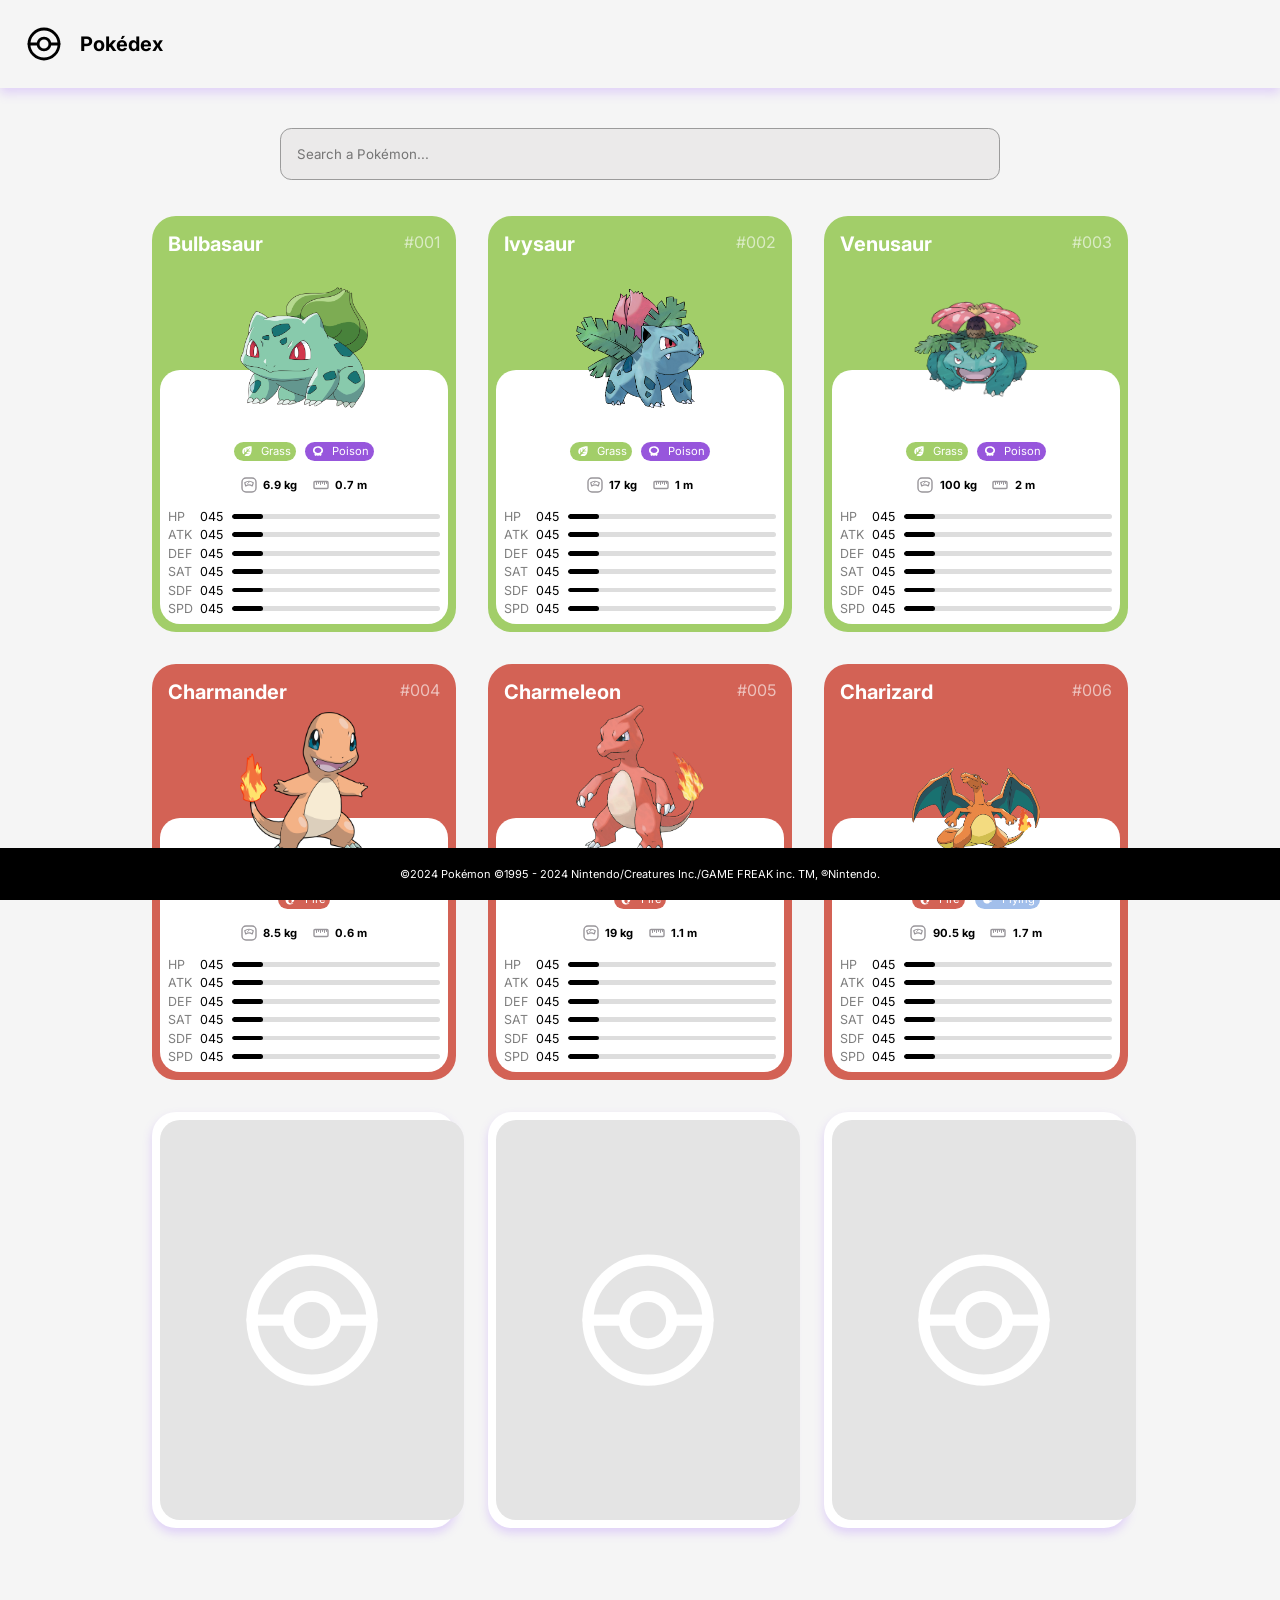
==== index.html @ 837f241d "tarjetas de carga creadas" ====
<html lang="Es">
    <head>
        <meta charset="utf-8"/>
        <meta name="viewport" content="width=device-width"/>
        <title>Pokedex</title>
        <link rel="stylesheet" href="style.css">
    </head>
    <body>
        <header>
            <div id="logo">
                <img src="imagenes/iconos/pokeball.svg" alt="Poké Ball">
                <h1>Pokédex</h1>
            </div>
        </header>
        <section id="principal">
            <input type="text" name="buscador" placeholder="Search a Pokémon..."/>
            <section id="tarjetas">
                <div class="card" id="grass">
                    <header>
                        <h2 id="nombre">Bulbasaur</h2>
                        <p id="id">#001</p>
                    </header>
                    <img class="pokemon" src="imagenes\pokemons\Bulbasaur.png" alt="Foto del pokemon 001">
                    <div class="card caracteristicas">
                        <div class="elementos">
                            <div class="elemento" id="grass">
                                <img class="icono" src="imagenes\iconos\grass.svg" alt="Simbolo hierva"/>
                                <p>Grass</p>
                            </div>
                            <div class="elemento" id="poison">
                                <img class="icono" src="imagenes\iconos\poison.svg" alt="Simbolo hierva"/>
                                <p>Poison</p>
                            </div>
                        </div>
                        <div class="medidas">
                            <div class="medida">
                                <img class="icono" src="imagenes\iconos\bascula.svg" alt="Icono báscula"/>
                                <p id="peso">6.9 kg</p>
                            </div>
                            <div class="medida">
                                <img class="icono" src="imagenes\iconos\regla.svg" alt="Icono reglas"/>
                                <p id="tamano">0.7 m</p>
                            </div>
                        </div>
                        <section class="habilidades">
                            <section id="hp">
                                <p class="caracteristica">HP</p>
                                <p class="nivel">045</p>
                                <div class="barra">
                                    <div class="relleno"></div>
                                </div>
                            </section>
                            <section id="atk">
                                <p class="caracteristica">ATK</p>
                                <p class="nivel">045</p>
                                <div class="barra">
                                    <div class="relleno"></div>
                                </div>
                            </section>
                            <section id="def">
                                <p class="caracteristica">DEF</p>
                                <p class="nivel">045</p>
                                <div class="barra">
                                    <div class="relleno"></div>
                                </div>
                            </section>
                            <section id="sat">
                                <p class="caracteristica">SAT</p>
                                <p class="nivel">045</p>
                                <div class="barra">
                                    <div class="relleno"></div>
                                </div>
                            </section>
                            <section id="sdf">
                                <p class="caracteristica">SDF</p>
                                <p class="nivel">045</p>
                                <div class="barra">
                                    <div class="relleno"></div>
                                </div>
                            </section>
                            <section id="spd">
                                <p class="caracteristica">SPD</p>
                                <p class="nivel">045</p>
                                <div class="barra">
                                    <div class="relleno"></div>
                                </div>
                            </section>
                        </section>
                    </div>
                </div>   
                <div class="card" id="grass">
                    <header>
                        <h2 id="nombre">Ivysaur</h2>
                        <p id="id">#002</p>
                    </header>
                    <img class="pokemon" src="imagenes\pokemons\Ivysaur.png" alt="Foto del pokemon 002">
                    <div class="card caracteristicas">
                        <div class="elementos">
                            <div class="elemento" id="grass">
                                <img class="icono" src="imagenes\iconos\grass.svg" alt="Simbolo hierva"/>
                                <p>Grass</p>
                            </div>
                            <div class="elemento" id="poison">
                                <img class="icono" src="imagenes\iconos\poison.svg" alt="Simbolo hierva"/>
                                <p>Poison</p>
                            </div>
                        </div>
                        <div class="medidas">
                            <div class="medida">
                                <img class="icono" src="imagenes\iconos\bascula.svg" alt="Icono báscula"/>
                                <p id="peso">17 kg</p>
                            </div>
                            <div class="medida">
                                <img class="icono" src="imagenes\iconos\regla.svg" alt="Icono reglas"/>
                                <p id="tamano">1 m</p>
                            </div>
                        </div>
                        <section class="habilidades">
                            <section id="hp">
                                <p class="caracteristica">HP</p>
                                <p class="nivel">045</p>
                                <div class="barra">
                                    <div class="relleno"></div>
                                </div>
                            </section>
                            <section id="atk">
                                <p class="caracteristica">ATK</p>
                                <p class="nivel">045</p>
                                <div class="barra">
                                    <div class="relleno"></div>
                                </div>
                            </section>
                            <section id="def">
                                <p class="caracteristica">DEF</p>
                                <p class="nivel">045</p>
                                <div class="barra">
                                    <div class="relleno"></div>
                                </div>
                            </section>
                            <section id="sat">
                                <p class="caracteristica">SAT</p>
                                <p class="nivel">045</p>
                                <div class="barra">
                                    <div class="relleno"></div>
                                </div>
                            </section>
                            <section id="sdf">
                                <p class="caracteristica">SDF</p>
                                <p class="nivel">045</p>
                                <div class="barra">
                                    <div class="relleno"></div>
                                </div>
                            </section>
                            <section id="spd">
                                <p class="caracteristica">SPD</p>
                                <p class="nivel">045</p>
                                <div class="barra">
                                    <div class="relleno"></div>
                                </div>
                            </section>
                        </section>
                    </div>
                </div>  
                <div class="card" id="grass">
                    <header>
                        <h2 id="nombre">Venusaur</h2>
                        <p id="id">#003</p>
                    </header>
                    <img class="pokemon" src="imagenes\pokemons\Venusaur.png" alt="Foto del pokemon 003">
                    <div class="card caracteristicas">
                        <div class="elementos">
                            <div class="elemento" id="grass">
                                <img class="icono" src="imagenes\iconos\grass.svg" alt="Simbolo hierva"/>
                                <p>Grass</p>
                            </div>
                            <div class="elemento" id="poison">
                                <img class="icono" src="imagenes\iconos\poison.svg" alt="Simbolo hierva"/>
                                <p>Poison</p>
                            </div>
                        </div>
                        <div class="medidas">
                            <div class="medida">
                                <img class="icono" src="imagenes\iconos\bascula.svg" alt="Icono báscula"/>
                                <p id="peso">100 kg</p>
                            </div>
                            <div class="medida">
                                <img class="icono" src="imagenes\iconos\regla.svg" alt="Icono reglas"/>
                                <p id="tamano">2 m</p>
                            </div>
                        </div>
                        <section class="habilidades">
                            <section id="hp">
                                <p class="caracteristica">HP</p>
                                <p class="nivel">045</p>
                                <div class="barra">
                                    <div class="relleno"></div>
                                </div>
                            </section>
                            <section id="atk">
                                <p class="caracteristica">ATK</p>
                                <p class="nivel">045</p>
                                <div class="barra">
                                    <div class="relleno"></div>
                                </div>
                            </section>
                            <section id="def">
                                <p class="caracteristica">DEF</p>
                                <p class="nivel">045</p>
                                <div class="barra">
                                    <div class="relleno"></div>
                                </div>
                            </section>
                            <section id="sat">
                                <p class="caracteristica">SAT</p>
                                <p class="nivel">045</p>
                                <div class="barra">
                                    <div class="relleno"></div>
                                </div>
                            </section>
                            <section id="sdf">
                                <p class="caracteristica">SDF</p>
                                <p class="nivel">045</p>
                                <div class="barra">
                                    <div class="relleno"></div>
                                </div>
                            </section>
                            <section id="spd">
                                <p class="caracteristica">SPD</p>
                                <p class="nivel">045</p>
                                <div class="barra">
                                    <div class="relleno"></div>
                                </div>
                            </section>
                        </section>
                    </div>
                </div>
                <div class="card" id="fire">
                    <header>
                        <h2 id="nombre">Charmander</h2>
                        <p id="id">#004</p>
                    </header>
                    <img class="pokemon" src="imagenes\pokemons\Charmander.png" alt="Foto del pokemon 004">
                    <div class="card caracteristicas">
                        <div class="elementos">
                            <div class="elemento" id="fire">
                                <img class="icono" src="imagenes\iconos\fire.svg" alt="Simbolo fuego"/>
                                <p>Fire</p>
                            </div>
                        </div>
                        <div class="medidas">
                            <div class="medida">
                                <img class="icono" src="imagenes\iconos\bascula.svg" alt="Icono báscula"/>
                                <p id="peso">8.5 kg</p>
                            </div>
                            <div class="medida">
                                <img class="icono" src="imagenes\iconos\regla.svg" alt="Icono reglas"/>
                                <p id="tamano">0.6 m</p>
                            </div>
                        </div>
                        <section class="habilidades">
                            <section id="hp">
                                <p class="caracteristica">HP</p>
                                <p class="nivel">045</p>
                                <div class="barra">
                                    <div class="relleno"></div>
                                </div>
                            </section>
                            <section id="atk">
                                <p class="caracteristica">ATK</p>
                                <p class="nivel">045</p>
                                <div class="barra">
                                    <div class="relleno"></div>
                                </div>
                            </section>
                            <section id="def">
                                <p class="caracteristica">DEF</p>
                                <p class="nivel">045</p>
                                <div class="barra">
                                    <div class="relleno"></div>
                                </div>
                            </section>
                            <section id="sat">
                                <p class="caracteristica">SAT</p>
                                <p class="nivel">045</p>
                                <div class="barra">
                                    <div class="relleno"></div>
                                </div>
                            </section>
                            <section id="sdf">
                                <p class="caracteristica">SDF</p>
                                <p class="nivel">045</p>
                                <div class="barra">
                                    <div class="relleno"></div>
                                </div>
                            </section>
                            <section id="spd">
                                <p class="caracteristica">SPD</p>
                                <p class="nivel">045</p>
                                <div class="barra">
                                    <div class="relleno"></div>
                                </div>
                            </section>
                        </section>
                    </div>
                </div>
                <div class="card" id="fire">
                    <header>
                        <h2 id="nombre">Charmeleon</h2>
                        <p id="id">#005</p>
                    </header>
                    <img class="pokemon" src="imagenes\pokemons\Charmeleon.png" alt="Foto del pokemon 005">
                    <div class="card caracteristicas">
                        <div class="elementos">
                            <div class="elemento" id="fire">
                                <img class="icono" src="imagenes\iconos\fire.svg" alt="Simbolo fuego"/>
                                <p>Fire</p>
                            </div>
                        </div>
                        <div class="medidas">
                            <div class="medida">
                                <img class="icono" src="imagenes\iconos\bascula.svg" alt="Icono báscula"/>
                                <p id="peso">19 kg</p>
                            </div>
                            <div class="medida">
                                <img class="icono" src="imagenes\iconos\regla.svg" alt="Icono reglas"/>
                                <p id="tamano">1.1 m</p>
                            </div>
                        </div>
                        <section class="habilidades">
                            <section id="hp">
                                <p class="caracteristica">HP</p>
                                <p class="nivel">045</p>
                                <div class="barra">
                                    <div class="relleno"></div>
                                </div>
                            </section>
                            <section id="atk">
                                <p class="caracteristica">ATK</p>
                                <p class="nivel">045</p>
                                <div class="barra">
                                    <div class="relleno"></div>
                                </div>
                            </section>
                            <section id="def">
                                <p class="caracteristica">DEF</p>
                                <p class="nivel">045</p>
                                <div class="barra">
                                    <div class="relleno"></div>
                                </div>
                            </section>
                            <section id="sat">
                                <p class="caracteristica">SAT</p>
                                <p class="nivel">045</p>
                                <div class="barra">
                                    <div class="relleno"></div>
                                </div>
                            </section>
                            <section id="sdf">
                                <p class="caracteristica">SDF</p>
                                <p class="nivel">045</p>
                                <div class="barra">
                                    <div class="relleno"></div>
                                </div>
                            </section>
                            <section id="spd">
                                <p class="caracteristica">SPD</p>
                                <p class="nivel">045</p>
                                <div class="barra">
                                    <div class="relleno"></div>
                                </div>
                            </section>
                        </section>
                    </div>
                </div>            
                <div class="card" id="fire">
                    <header>
                        <h2 id="nombre">Charizard</h2>
                        <p id="id">#006</p>
                    </header>
                    <img class="pokemon" src="imagenes\pokemons\Charizard.png" alt="Foto del pokemon 006">
                    <div class="card caracteristicas">
                        <div class="elementos">
                            <div class="elemento" id="fire">
                                <img class="icono" src="imagenes\iconos\fire.svg" alt="Simbolo fuego"/>
                                <p>Fire</p>
                            </div>
                            <div class="elemento" id="flying">
                                <img class="icono" src="imagenes\iconos\flying.svg" alt="Simbolo fuego"/>
                                <p>Flying</p>
                            </div>
                        </div>
                        <div class="medidas">
                            <div class="medida">
                                <img class="icono" src="imagenes\iconos\bascula.svg" alt="Icono báscula"/>
                                <p id="peso">90.5 kg</p>
                            </div>
                            <div class="medida">
                                <img class="icono" src="imagenes\iconos\regla.svg" alt="Icono reglas"/>
                                <p id="tamano">1.7 m</p>
                            </div>
                        </div>
                        <section class="habilidades">
                            <section id="hp">
                                <p class="caracteristica">HP</p>
                                <p class="nivel">045</p>
                                <div class="barra">
                                    <div class="relleno"></div>
                                </div>
                            </section>
                            <section id="atk">
                                <p class="caracteristica">ATK</p>
                                <p class="nivel">045</p>
                                <div class="barra">
                                    <div class="relleno"></div>
                                </div>
                            </section>
                            <section id="def">
                                <p class="caracteristica">DEF</p>
                                <p class="nivel">045</p>
                                <div class="barra">
                                    <div class="relleno"></div>
                                </div>
                            </section>
                            <section id="sat">
                                <p class="caracteristica">SAT</p>
                                <p class="nivel">045</p>
                                <div class="barra">
                                    <div class="relleno"></div>
                                </div>
                            </section>
                            <section id="sdf">
                                <p class="caracteristica">SDF</p>
                                <p class="nivel">045</p>
                                <div class="barra">
                                    <div class="relleno"></div>
                                </div>
                            </section>
                            <section id="spd">
                                <p class="caracteristica">SPD</p>
                                <p class="nivel">045</p>
                                <div class="barra">
                                    <div class="relleno"></div>
                                </div>
                            </section>
                        </section>
                    </div>
                </div>    
                <div class="card cargando">
                    <div class="card interior">
                        <img src="imagenes\iconos\cargando.svg" alt="Cargando carta">
                    </div>
                </div>
                <div class="card cargando">
                    <div class="card interior">
                        <img src="imagenes\iconos\cargando.svg" alt="Cargando carta">
                    </div>
                </div>
                <div class="card cargando">
                    <div class="card interior">
                        <img src="imagenes\iconos\cargando.svg" alt="Cargando carta">
                    </div>
                </div>               
            </section>
        </section>
        <footer>
            ©2024 Pokémon ©1995 - 2024 Nintendo/Creatures Inc./GAME FREAK inc. TM, ®Nintendo.
        </footer>
    </body>
</html>
---- style.css ----
@import url('https://fonts.googleapis.com/css2?family=Inter:wght@400;600;700;800&display=swap');

* {
    box-sizing: border-box;
    margin: 0;
    padding: 0;
    font-family: 'Inter', sans-serif;
}

html,
body {
    width: 100%;
    min-height: 100%;
}

#grass{
    background-color: #a2ce69;
}

#fire{
    background-color: #d36255;
}

#poison{
    background-color: #9756dc;
}

#water{
    background-color: rgb(92, 135, 199);
}

#flying{
    background-color: #a2bfeb;
}

body {
    min-height: 100vh;
    display: flex;
    flex-direction: column;
    background-color: whitesmoke;
    
}

body > header {
    display:flex;
    justify-content: space-between;
    padding: 1.5rem;
    box-shadow: 0 5px 10px rgba(160, 100, 255, 0.25);
    background-color: whitesmoke;
}

#logo{
    display: flex;
    align-items: center;
}

#logo > img {
    width: 2.5rem;
    height: 2.5rem;
}

#logo > h1 {
    margin-left: 1rem;
    font-size: 1.25rem;
}

#principal{
    display: flex;
    flex-direction: column;
    padding: 1rem;
    padding-top: 2.5rem;
    padding-bottom: 5rem;
    justify-content: center;
    align-items: center;
}

input {
    padding:1rem;
    border-radius: 0.7rem;
    background-color: rgb(235, 234, 234);
    border: 1px solid rgb(155, 155, 155);
    width: 100%;
    height: 3.25rem;
    max-width: 720px;
    margin-bottom: 2.25rem;
}

footer {
    position:fixed;
    bottom:0;
    background-color: black;
    color: white;
    padding: 1.2rem;
    font-size: 11px;
    width: 100%;
    text-align: center;
    z-index: 3;
}

.pokemon{
    width: 8rem;
    position: absolute;
    bottom:calc(50% + 1rem);
    left:calc(50% - 4rem);
    z-index: 2;
}

.icono{
    width: 1rem;
}

#id{
    opacity: 60%;
}

#tarjetas{
    display: flex;
    justify-content: center;
    align-items: center;
    flex-direction: column;
    width: 100%;
    gap:2rem;
}

.card{
    position: relative;
    color:white;
    max-width: 28rem;
    min-width: 15rem;
    width: 100%;
    border-radius: 1.5rem;
    height: 26rem;
    padding:0.5rem;

    display: flex;
    flex-direction: column;
}

.card > header{
    padding:0.5rem;
    padding-top:0.5rem;
    display: flex;
    justify-content: space-between;
    margin-bottom: 6.6rem;
}

.caracteristicas{
    padding-top: 4rem;
    color:black;
    background-color: white;
    height: 100%;
    z-index: 1;
    min-width: calc(15rem - 1rem);
    border-radius: 1.25rem;
}

#nombre{
    font-size: 1.25rem;
}

.elementos{
    margin:0.5rem;
    display: flex;
    justify-content: center;
    align-items: center;
    color: white;
}

.elemento{
    padding:0.1rem;
    font-size: 0.7rem;
    display: flex;
    align-items: center;
    border-radius: 1rem;
    margin-left: 0.3rem;
    margin-right: 0.3rem;
}

.medidas{
    margin:0.5rem;
    display: flex;
    justify-content: center;
    align-items: center;
}

.medida{
    color: black;
    display: flex;
    font-size: 0.7rem;
    margin-left: 0.3rem;
    margin-right: 0.3rem;
    align-items: center;
    font-weight: bold;
}

.elemento > *, .medida > *{
    margin-left:0.2rem;
    margin-right:0.2rem;
}

.habilidades{
    height: 100%;
    display: flex;
    flex-direction:column;
    justify-content: space-between;
    padding-top: 0.5rem;
}

.habilidades > *{
    display: grid;
    grid-template-columns: 2rem 2rem 1fr;
    align-items: center;
}

.caracteristica{
    opacity: 50%;
    font-size: 0.78rem;
}

.nivel{
    font-size: 0.78rem;
}

.barra {
    width: 100%;
    height: 0.3rem;
    background-color: #ddd;
    border-radius: 10px;
    overflow: hidden;
}

.relleno {
    width: 15%;
    height: 100%;
    background-color: #000000;
    border-radius: 10px;
}

.cargando{
    box-shadow: 0 5px 10px rgba(160, 100, 255, 0.25);
    background-color: white;
}

.interior{
    background-color: rgb(228, 228, 228);
    border-radius: 1.25rem;

    display: flex;
    align-items: center;
    justify-content: center;
}

.interior > img {
    width: 10rem;
}

@media (min-width: 1024px) {

    input{
        min-width: 720px;
    }

    .card{
        min-width: 19rem;
    }

    .caracteristicas{
        min-width: calc(19rem - 1rem);
    }

    #principal{
        margin-left: 26rem;
        margin-right: 26rem;
    }
    #tarjetas{
        display: grid;
        gap:2rem;
        grid-template-columns: 1fr 1fr 1fr;
    }
}
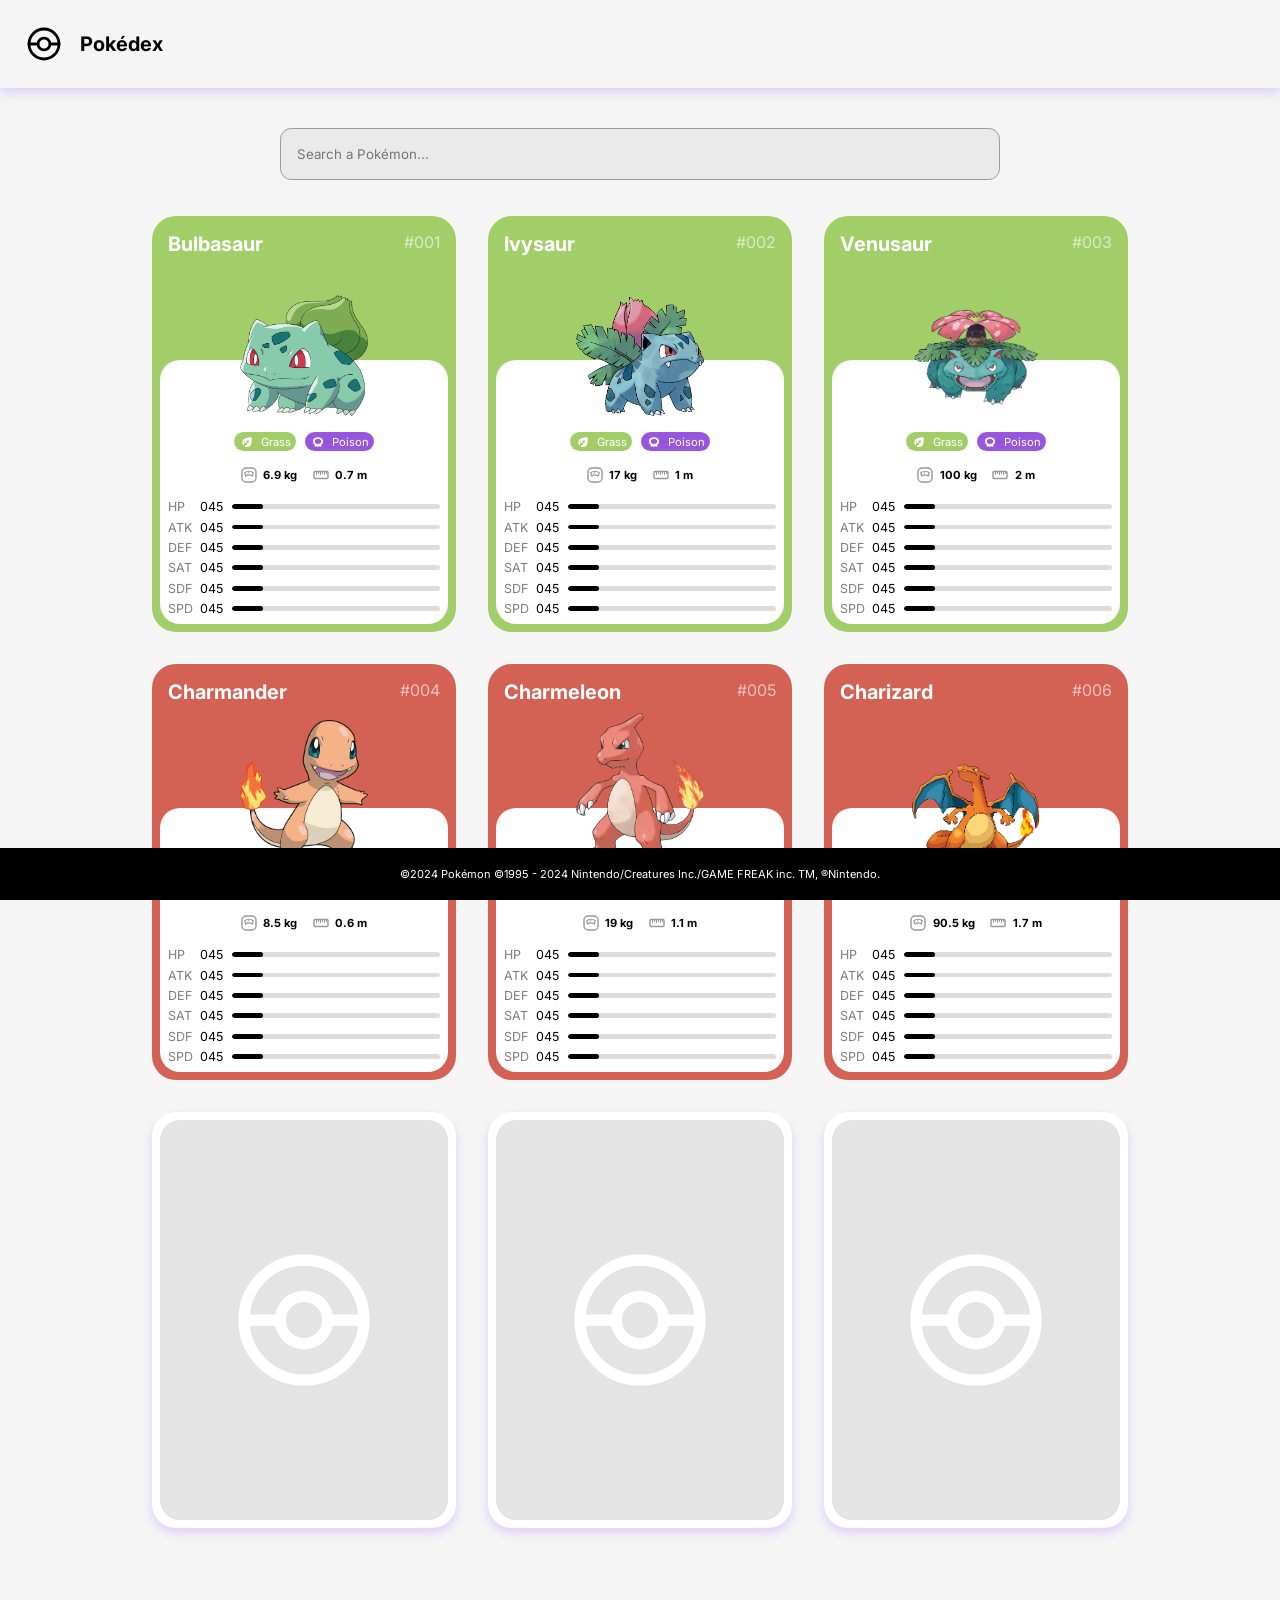
==== commit f0d34af2: "Todo arreglado" ====
--- a/index.html
+++ b/index.html
@@ -15,19 +15,19 @@
         <section id="principal">
             <input type="text" name="buscador" placeholder="Search a Pokémon..."/>
             <section id="tarjetas">
-                <div class="card" id="grass">
-                    <header>
-                        <h2 id="nombre">Bulbasaur</h2>
-                        <p id="id">#001</p>
+                <div class="card grass">
+                    <header>
+                        <h2 class="nombre">Bulbasaur</h2>
+                        <p class="id">#001</p>
                     </header>
                     <img class="pokemon" src="imagenes\pokemons\Bulbasaur.png" alt="Foto del pokemon 001">
                     <div class="card caracteristicas">
                         <div class="elementos">
-                            <div class="elemento" id="grass">
+                            <div class="elemento grass">
                                 <img class="icono" src="imagenes\iconos\grass.svg" alt="Simbolo hierva"/>
                                 <p>Grass</p>
                             </div>
-                            <div class="elemento" id="poison">
+                            <div class="elemento poison">
                                 <img class="icono" src="imagenes\iconos\poison.svg" alt="Simbolo hierva"/>
                                 <p>Poison</p>
                             </div>
@@ -35,50 +35,50 @@
                         <div class="medidas">
                             <div class="medida">
                                 <img class="icono" src="imagenes\iconos\bascula.svg" alt="Icono báscula"/>
-                                <p id="peso">6.9 kg</p>
-                            </div>
-                            <div class="medida">
-                                <img class="icono" src="imagenes\iconos\regla.svg" alt="Icono reglas"/>
-                                <p id="tamano">0.7 m</p>
-                            </div>
-                        </div>
-                        <section class="habilidades">
-                            <section id="hp">
-                                <p class="caracteristica">HP</p>
-                                <p class="nivel">045</p>
-                                <div class="barra">
-                                    <div class="relleno"></div>
-                                </div>
-                            </section>
-                            <section id="atk">
-                                <p class="caracteristica">ATK</p>
-                                <p class="nivel">045</p>
-                                <div class="barra">
-                                    <div class="relleno"></div>
-                                </div>
-                            </section>
-                            <section id="def">
-                                <p class="caracteristica">DEF</p>
-                                <p class="nivel">045</p>
-                                <div class="barra">
-                                    <div class="relleno"></div>
-                                </div>
-                            </section>
-                            <section id="sat">
-                                <p class="caracteristica">SAT</p>
-                                <p class="nivel">045</p>
-                                <div class="barra">
-                                    <div class="relleno"></div>
-                                </div>
-                            </section>
-                            <section id="sdf">
-                                <p class="caracteristica">SDF</p>
-                                <p class="nivel">045</p>
-                                <div class="barra">
-                                    <div class="relleno"></div>
-                                </div>
-                            </section>
-                            <section id="spd">
+                                <p class="peso">6.9 kg</p>
+                            </div>
+                            <div class="medida">
+                                <img class="icono" src="imagenes\iconos\regla.svg" alt="Icono reglas"/>
+                                <p class="tamano">0.7 m</p>
+                            </div>
+                        </div>
+                        <section class="habilidades">
+                            <section class="hp">
+                                <p class="caracteristica">HP</p>
+                                <p class="nivel">045</p>
+                                <div class="barra">
+                                    <div class="relleno"></div>
+                                </div>
+                            </section>
+                            <section class="atk">
+                                <p class="caracteristica">ATK</p>
+                                <p class="nivel">045</p>
+                                <div class="barra">
+                                    <div class="relleno"></div>
+                                </div>
+                            </section>
+                            <section class="def">
+                                <p class="caracteristica">DEF</p>
+                                <p class="nivel">045</p>
+                                <div class="barra">
+                                    <div class="relleno"></div>
+                                </div>
+                            </section>
+                            <section class="sat">
+                                <p class="caracteristica">SAT</p>
+                                <p class="nivel">045</p>
+                                <div class="barra">
+                                    <div class="relleno"></div>
+                                </div>
+                            </section>
+                            <section class="sdf">
+                                <p class="caracteristica">SDF</p>
+                                <p class="nivel">045</p>
+                                <div class="barra">
+                                    <div class="relleno"></div>
+                                </div>
+                            </section>
+                            <section class="spd">
                                 <p class="caracteristica">SPD</p>
                                 <p class="nivel">045</p>
                                 <div class="barra">
@@ -88,19 +88,19 @@
                         </section>
                     </div>
                 </div>   
-                <div class="card" id="grass">
-                    <header>
-                        <h2 id="nombre">Ivysaur</h2>
-                        <p id="id">#002</p>
+                <div class="card grass">
+                    <header>
+                        <h2 class="nombre">Ivysaur</h2>
+                        <p class="id">#002</p>
                     </header>
                     <img class="pokemon" src="imagenes\pokemons\Ivysaur.png" alt="Foto del pokemon 002">
                     <div class="card caracteristicas">
                         <div class="elementos">
-                            <div class="elemento" id="grass">
+                            <div class="elemento grass">
                                 <img class="icono" src="imagenes\iconos\grass.svg" alt="Simbolo hierva"/>
                                 <p>Grass</p>
                             </div>
-                            <div class="elemento" id="poison">
+                            <div class="elemento poison">
                                 <img class="icono" src="imagenes\iconos\poison.svg" alt="Simbolo hierva"/>
                                 <p>Poison</p>
                             </div>
@@ -108,50 +108,50 @@
                         <div class="medidas">
                             <div class="medida">
                                 <img class="icono" src="imagenes\iconos\bascula.svg" alt="Icono báscula"/>
-                                <p id="peso">17 kg</p>
-                            </div>
-                            <div class="medida">
-                                <img class="icono" src="imagenes\iconos\regla.svg" alt="Icono reglas"/>
-                                <p id="tamano">1 m</p>
-                            </div>
-                        </div>
-                        <section class="habilidades">
-                            <section id="hp">
-                                <p class="caracteristica">HP</p>
-                                <p class="nivel">045</p>
-                                <div class="barra">
-                                    <div class="relleno"></div>
-                                </div>
-                            </section>
-                            <section id="atk">
-                                <p class="caracteristica">ATK</p>
-                                <p class="nivel">045</p>
-                                <div class="barra">
-                                    <div class="relleno"></div>
-                                </div>
-                            </section>
-                            <section id="def">
-                                <p class="caracteristica">DEF</p>
-                                <p class="nivel">045</p>
-                                <div class="barra">
-                                    <div class="relleno"></div>
-                                </div>
-                            </section>
-                            <section id="sat">
-                                <p class="caracteristica">SAT</p>
-                                <p class="nivel">045</p>
-                                <div class="barra">
-                                    <div class="relleno"></div>
-                                </div>
-                            </section>
-                            <section id="sdf">
-                                <p class="caracteristica">SDF</p>
-                                <p class="nivel">045</p>
-                                <div class="barra">
-                                    <div class="relleno"></div>
-                                </div>
-                            </section>
-                            <section id="spd">
+                                <p class="peso">17 kg</p>
+                            </div>
+                            <div class="medida">
+                                <img class="icono" src="imagenes\iconos\regla.svg" alt="Icono reglas"/>
+                                <p class="tamano">1 m</p>
+                            </div>
+                        </div>
+                        <section class="habilidades">
+                            <section class="hp">
+                                <p class="caracteristica">HP</p>
+                                <p class="nivel">045</p>
+                                <div class="barra">
+                                    <div class="relleno"></div>
+                                </div>
+                            </section>
+                            <section class="atk">
+                                <p class="caracteristica">ATK</p>
+                                <p class="nivel">045</p>
+                                <div class="barra">
+                                    <div class="relleno"></div>
+                                </div>
+                            </section>
+                            <section class="def">
+                                <p class="caracteristica">DEF</p>
+                                <p class="nivel">045</p>
+                                <div class="barra">
+                                    <div class="relleno"></div>
+                                </div>
+                            </section>
+                            <section class="sat">
+                                <p class="caracteristica">SAT</p>
+                                <p class="nivel">045</p>
+                                <div class="barra">
+                                    <div class="relleno"></div>
+                                </div>
+                            </section>
+                            <section class="sdf">
+                                <p class="caracteristica">SDF</p>
+                                <p class="nivel">045</p>
+                                <div class="barra">
+                                    <div class="relleno"></div>
+                                </div>
+                            </section>
+                            <section class="spd">
                                 <p class="caracteristica">SPD</p>
                                 <p class="nivel">045</p>
                                 <div class="barra">
@@ -161,19 +161,19 @@
                         </section>
                     </div>
                 </div>  
-                <div class="card" id="grass">
-                    <header>
-                        <h2 id="nombre">Venusaur</h2>
-                        <p id="id">#003</p>
+                <div class="card grass">
+                    <header>
+                        <h2 class="nombre">Venusaur</h2>
+                        <p class="id">#003</p>
                     </header>
                     <img class="pokemon" src="imagenes\pokemons\Venusaur.png" alt="Foto del pokemon 003">
                     <div class="card caracteristicas">
                         <div class="elementos">
-                            <div class="elemento" id="grass">
+                            <div class="elemento grass">
                                 <img class="icono" src="imagenes\iconos\grass.svg" alt="Simbolo hierva"/>
                                 <p>Grass</p>
                             </div>
-                            <div class="elemento" id="poison">
+                            <div class="elemento poison">
                                 <img class="icono" src="imagenes\iconos\poison.svg" alt="Simbolo hierva"/>
                                 <p>Poison</p>
                             </div>
@@ -181,50 +181,50 @@
                         <div class="medidas">
                             <div class="medida">
                                 <img class="icono" src="imagenes\iconos\bascula.svg" alt="Icono báscula"/>
-                                <p id="peso">100 kg</p>
-                            </div>
-                            <div class="medida">
-                                <img class="icono" src="imagenes\iconos\regla.svg" alt="Icono reglas"/>
-                                <p id="tamano">2 m</p>
-                            </div>
-                        </div>
-                        <section class="habilidades">
-                            <section id="hp">
-                                <p class="caracteristica">HP</p>
-                                <p class="nivel">045</p>
-                                <div class="barra">
-                                    <div class="relleno"></div>
-                                </div>
-                            </section>
-                            <section id="atk">
-                                <p class="caracteristica">ATK</p>
-                                <p class="nivel">045</p>
-                                <div class="barra">
-                                    <div class="relleno"></div>
-                                </div>
-                            </section>
-                            <section id="def">
-                                <p class="caracteristica">DEF</p>
-                                <p class="nivel">045</p>
-                                <div class="barra">
-                                    <div class="relleno"></div>
-                                </div>
-                            </section>
-                            <section id="sat">
-                                <p class="caracteristica">SAT</p>
-                                <p class="nivel">045</p>
-                                <div class="barra">
-                                    <div class="relleno"></div>
-                                </div>
-                            </section>
-                            <section id="sdf">
-                                <p class="caracteristica">SDF</p>
-                                <p class="nivel">045</p>
-                                <div class="barra">
-                                    <div class="relleno"></div>
-                                </div>
-                            </section>
-                            <section id="spd">
+                                <p class="peso">100 kg</p>
+                            </div>
+                            <div class="medida">
+                                <img class="icono" src="imagenes\iconos\regla.svg" alt="Icono reglas"/>
+                                <p class="tamano">2 m</p>
+                            </div>
+                        </div>
+                        <section class="habilidades">
+                            <section class="hp">
+                                <p class="caracteristica">HP</p>
+                                <p class="nivel">045</p>
+                                <div class="barra">
+                                    <div class="relleno"></div>
+                                </div>
+                            </section>
+                            <section class="atk">
+                                <p class="caracteristica">ATK</p>
+                                <p class="nivel">045</p>
+                                <div class="barra">
+                                    <div class="relleno"></div>
+                                </div>
+                            </section>
+                            <section class="def">
+                                <p class="caracteristica">DEF</p>
+                                <p class="nivel">045</p>
+                                <div class="barra">
+                                    <div class="relleno"></div>
+                                </div>
+                            </section>
+                            <section class="sat">
+                                <p class="caracteristica">SAT</p>
+                                <p class="nivel">045</p>
+                                <div class="barra">
+                                    <div class="relleno"></div>
+                                </div>
+                            </section>
+                            <section class="sdf">
+                                <p class="caracteristica">SDF</p>
+                                <p class="nivel">045</p>
+                                <div class="barra">
+                                    <div class="relleno"></div>
+                                </div>
+                            </section>
+                            <section class="spd">
                                 <p class="caracteristica">SPD</p>
                                 <p class="nivel">045</p>
                                 <div class="barra">
@@ -234,15 +234,15 @@
                         </section>
                     </div>
                 </div>
-                <div class="card" id="fire">
-                    <header>
-                        <h2 id="nombre">Charmander</h2>
-                        <p id="id">#004</p>
+                <div class="card fire">
+                    <header>
+                        <h2 class="nombre">Charmander</h2>
+                        <p class="id">#004</p>
                     </header>
                     <img class="pokemon" src="imagenes\pokemons\Charmander.png" alt="Foto del pokemon 004">
                     <div class="card caracteristicas">
                         <div class="elementos">
-                            <div class="elemento" id="fire">
+                            <div class="elemento fire">
                                 <img class="icono" src="imagenes\iconos\fire.svg" alt="Simbolo fuego"/>
                                 <p>Fire</p>
                             </div>
@@ -250,50 +250,50 @@
                         <div class="medidas">
                             <div class="medida">
                                 <img class="icono" src="imagenes\iconos\bascula.svg" alt="Icono báscula"/>
-                                <p id="peso">8.5 kg</p>
-                            </div>
-                            <div class="medida">
-                                <img class="icono" src="imagenes\iconos\regla.svg" alt="Icono reglas"/>
-                                <p id="tamano">0.6 m</p>
-                            </div>
-                        </div>
-                        <section class="habilidades">
-                            <section id="hp">
-                                <p class="caracteristica">HP</p>
-                                <p class="nivel">045</p>
-                                <div class="barra">
-                                    <div class="relleno"></div>
-                                </div>
-                            </section>
-                            <section id="atk">
-                                <p class="caracteristica">ATK</p>
-                                <p class="nivel">045</p>
-                                <div class="barra">
-                                    <div class="relleno"></div>
-                                </div>
-                            </section>
-                            <section id="def">
-                                <p class="caracteristica">DEF</p>
-                                <p class="nivel">045</p>
-                                <div class="barra">
-                                    <div class="relleno"></div>
-                                </div>
-                            </section>
-                            <section id="sat">
-                                <p class="caracteristica">SAT</p>
-                                <p class="nivel">045</p>
-                                <div class="barra">
-                                    <div class="relleno"></div>
-                                </div>
-                            </section>
-                            <section id="sdf">
-                                <p class="caracteristica">SDF</p>
-                                <p class="nivel">045</p>
-                                <div class="barra">
-                                    <div class="relleno"></div>
-                                </div>
-                            </section>
-                            <section id="spd">
+                                <p class="peso">8.5 kg</p>
+                            </div>
+                            <div class="medida">
+                                <img class="icono" src="imagenes\iconos\regla.svg" alt="Icono reglas"/>
+                                <p class="tamano">0.6 m</p>
+                            </div>
+                        </div>
+                        <section class="habilidades">
+                            <section class="hp">
+                                <p class="caracteristica">HP</p>
+                                <p class="nivel">045</p>
+                                <div class="barra">
+                                    <div class="relleno"></div>
+                                </div>
+                            </section>
+                            <section class="atk">
+                                <p class="caracteristica">ATK</p>
+                                <p class="nivel">045</p>
+                                <div class="barra">
+                                    <div class="relleno"></div>
+                                </div>
+                            </section>
+                            <section class="def">
+                                <p class="caracteristica">DEF</p>
+                                <p class="nivel">045</p>
+                                <div class="barra">
+                                    <div class="relleno"></div>
+                                </div>
+                            </section>
+                            <section class="sat">
+                                <p class="caracteristica">SAT</p>
+                                <p class="nivel">045</p>
+                                <div class="barra">
+                                    <div class="relleno"></div>
+                                </div>
+                            </section>
+                            <section class="sdf">
+                                <p class="caracteristica">SDF</p>
+                                <p class="nivel">045</p>
+                                <div class="barra">
+                                    <div class="relleno"></div>
+                                </div>
+                            </section>
+                            <section class="spd">
                                 <p class="caracteristica">SPD</p>
                                 <p class="nivel">045</p>
                                 <div class="barra">
@@ -303,15 +303,15 @@
                         </section>
                     </div>
                 </div>
-                <div class="card" id="fire">
-                    <header>
-                        <h2 id="nombre">Charmeleon</h2>
-                        <p id="id">#005</p>
+                <div class="card fire">
+                    <header>
+                        <h2 class="nombre">Charmeleon</h2>
+                        <p class="id">#005</p>
                     </header>
                     <img class="pokemon" src="imagenes\pokemons\Charmeleon.png" alt="Foto del pokemon 005">
                     <div class="card caracteristicas">
                         <div class="elementos">
-                            <div class="elemento" id="fire">
+                            <div class="elemento fire">
                                 <img class="icono" src="imagenes\iconos\fire.svg" alt="Simbolo fuego"/>
                                 <p>Fire</p>
                             </div>
@@ -319,50 +319,50 @@
                         <div class="medidas">
                             <div class="medida">
                                 <img class="icono" src="imagenes\iconos\bascula.svg" alt="Icono báscula"/>
-                                <p id="peso">19 kg</p>
-                            </div>
-                            <div class="medida">
-                                <img class="icono" src="imagenes\iconos\regla.svg" alt="Icono reglas"/>
-                                <p id="tamano">1.1 m</p>
-                            </div>
-                        </div>
-                        <section class="habilidades">
-                            <section id="hp">
-                                <p class="caracteristica">HP</p>
-                                <p class="nivel">045</p>
-                                <div class="barra">
-                                    <div class="relleno"></div>
-                                </div>
-                            </section>
-                            <section id="atk">
-                                <p class="caracteristica">ATK</p>
-                                <p class="nivel">045</p>
-                                <div class="barra">
-                                    <div class="relleno"></div>
-                                </div>
-                            </section>
-                            <section id="def">
-                                <p class="caracteristica">DEF</p>
-                                <p class="nivel">045</p>
-                                <div class="barra">
-                                    <div class="relleno"></div>
-                                </div>
-                            </section>
-                            <section id="sat">
-                                <p class="caracteristica">SAT</p>
-                                <p class="nivel">045</p>
-                                <div class="barra">
-                                    <div class="relleno"></div>
-                                </div>
-                            </section>
-                            <section id="sdf">
-                                <p class="caracteristica">SDF</p>
-                                <p class="nivel">045</p>
-                                <div class="barra">
-                                    <div class="relleno"></div>
-                                </div>
-                            </section>
-                            <section id="spd">
+                                <p class="peso">19 kg</p>
+                            </div>
+                            <div class="medida">
+                                <img class="icono" src="imagenes\iconos\regla.svg" alt="Icono reglas"/>
+                                <p class="tamano">1.1 m</p>
+                            </div>
+                        </div>
+                        <section class="habilidades">
+                            <section class="hp">
+                                <p class="caracteristica">HP</p>
+                                <p class="nivel">045</p>
+                                <div class="barra">
+                                    <div class="relleno"></div>
+                                </div>
+                            </section>
+                            <section class="atk">
+                                <p class="caracteristica">ATK</p>
+                                <p class="nivel">045</p>
+                                <div class="barra">
+                                    <div class="relleno"></div>
+                                </div>
+                            </section>
+                            <section class="def">
+                                <p class="caracteristica">DEF</p>
+                                <p class="nivel">045</p>
+                                <div class="barra">
+                                    <div class="relleno"></div>
+                                </div>
+                            </section>
+                            <section class="sat">
+                                <p class="caracteristica">SAT</p>
+                                <p class="nivel">045</p>
+                                <div class="barra">
+                                    <div class="relleno"></div>
+                                </div>
+                            </section>
+                            <section class="sdf">
+                                <p class="caracteristica">SDF</p>
+                                <p class="nivel">045</p>
+                                <div class="barra">
+                                    <div class="relleno"></div>
+                                </div>
+                            </section>
+                            <section class="spd">
                                 <p class="caracteristica">SPD</p>
                                 <p class="nivel">045</p>
                                 <div class="barra">
@@ -372,19 +372,19 @@
                         </section>
                     </div>
                 </div>            
-                <div class="card" id="fire">
-                    <header>
-                        <h2 id="nombre">Charizard</h2>
-                        <p id="id">#006</p>
+                <div class="card fire">
+                    <header>
+                        <h2 class="nombre">Charizard</h2>
+                        <p class="id">#006</p>
                     </header>
                     <img class="pokemon" src="imagenes\pokemons\Charizard.png" alt="Foto del pokemon 006">
                     <div class="card caracteristicas">
                         <div class="elementos">
-                            <div class="elemento" id="fire">
+                            <div class="elemento fire">
                                 <img class="icono" src="imagenes\iconos\fire.svg" alt="Simbolo fuego"/>
                                 <p>Fire</p>
                             </div>
-                            <div class="elemento" id="flying">
+                            <div class="elemento flying">
                                 <img class="icono" src="imagenes\iconos\flying.svg" alt="Simbolo fuego"/>
                                 <p>Flying</p>
                             </div>
@@ -392,50 +392,50 @@
                         <div class="medidas">
                             <div class="medida">
                                 <img class="icono" src="imagenes\iconos\bascula.svg" alt="Icono báscula"/>
-                                <p id="peso">90.5 kg</p>
-                            </div>
-                            <div class="medida">
-                                <img class="icono" src="imagenes\iconos\regla.svg" alt="Icono reglas"/>
-                                <p id="tamano">1.7 m</p>
-                            </div>
-                        </div>
-                        <section class="habilidades">
-                            <section id="hp">
-                                <p class="caracteristica">HP</p>
-                                <p class="nivel">045</p>
-                                <div class="barra">
-                                    <div class="relleno"></div>
-                                </div>
-                            </section>
-                            <section id="atk">
-                                <p class="caracteristica">ATK</p>
-                                <p class="nivel">045</p>
-                                <div class="barra">
-                                    <div class="relleno"></div>
-                                </div>
-                            </section>
-                            <section id="def">
-                                <p class="caracteristica">DEF</p>
-                                <p class="nivel">045</p>
-                                <div class="barra">
-                                    <div class="relleno"></div>
-                                </div>
-                            </section>
-                            <section id="sat">
-                                <p class="caracteristica">SAT</p>
-                                <p class="nivel">045</p>
-                                <div class="barra">
-                                    <div class="relleno"></div>
-                                </div>
-                            </section>
-                            <section id="sdf">
-                                <p class="caracteristica">SDF</p>
-                                <p class="nivel">045</p>
-                                <div class="barra">
-                                    <div class="relleno"></div>
-                                </div>
-                            </section>
-                            <section id="spd">
+                                <p class="peso">90.5 kg</p>
+                            </div>
+                            <div class="medida">
+                                <img class="icono" src="imagenes\iconos\regla.svg" alt="Icono reglas"/>
+                                <p class="tamano">1.7 m</p>
+                            </div>
+                        </div>
+                        <section class="habilidades">
+                            <section class="hp">
+                                <p class="caracteristica">HP</p>
+                                <p class="nivel">045</p>
+                                <div class="barra">
+                                    <div class="relleno"></div>
+                                </div>
+                            </section>
+                            <section class="atk">
+                                <p class="caracteristica">ATK</p>
+                                <p class="nivel">045</p>
+                                <div class="barra">
+                                    <div class="relleno"></div>
+                                </div>
+                            </section>
+                            <section class="def">
+                                <p class="caracteristica">DEF</p>
+                                <p class="nivel">045</p>
+                                <div class="barra">
+                                    <div class="relleno"></div>
+                                </div>
+                            </section>
+                            <section class="sat">
+                                <p class="caracteristica">SAT</p>
+                                <p class="nivel">045</p>
+                                <div class="barra">
+                                    <div class="relleno"></div>
+                                </div>
+                            </section>
+                            <section class="sdf">
+                                <p class="caracteristica">SDF</p>
+                                <p class="nivel">045</p>
+                                <div class="barra">
+                                    <div class="relleno"></div>
+                                </div>
+                            </section>
+                            <section class="spd">
                                 <p class="caracteristica">SPD</p>
                                 <p class="nivel">045</p>
                                 <div class="barra">
--- a/style.css
+++ b/style.css
@@ -13,23 +13,23 @@
     min-height: 100%;
 }
 
-#grass{
+.grass{
     background-color: #a2ce69;
 }
 
-#fire{
+.fire{
     background-color: #d36255;
 }
 
-#poison{
+.poison{
     background-color: #9756dc;
 }
 
-#water{
+.water{
     background-color: rgb(92, 135, 199);
 }
 
-#flying{
+.flying{
     background-color: #a2bfeb;
 }
 
@@ -100,7 +100,7 @@
 .pokemon{
     width: 8rem;
     position: absolute;
-    bottom:calc(50% + 1rem);
+    bottom:calc(50% + 0.5rem);
     left:calc(50% - 4rem);
     z-index: 2;
 }
@@ -109,7 +109,7 @@
     width: 1rem;
 }
 
-#id{
+.id{
     opacity: 60%;
 }
 
@@ -141,7 +141,7 @@
     padding-top:0.5rem;
     display: flex;
     justify-content: space-between;
-    margin-bottom: 6.6rem;
+    margin-bottom: 6rem;
 }
 
 .caracteristicas{
@@ -154,7 +154,7 @@
     border-radius: 1.25rem;
 }
 
-#nombre{
+.nombre{
     font-size: 1.25rem;
 }
 
@@ -264,7 +264,7 @@
         min-width: 19rem;
     }
 
-    .caracteristicas{
+    .caracteristicas, .interior{
         min-width: calc(19rem - 1rem);
     }
 
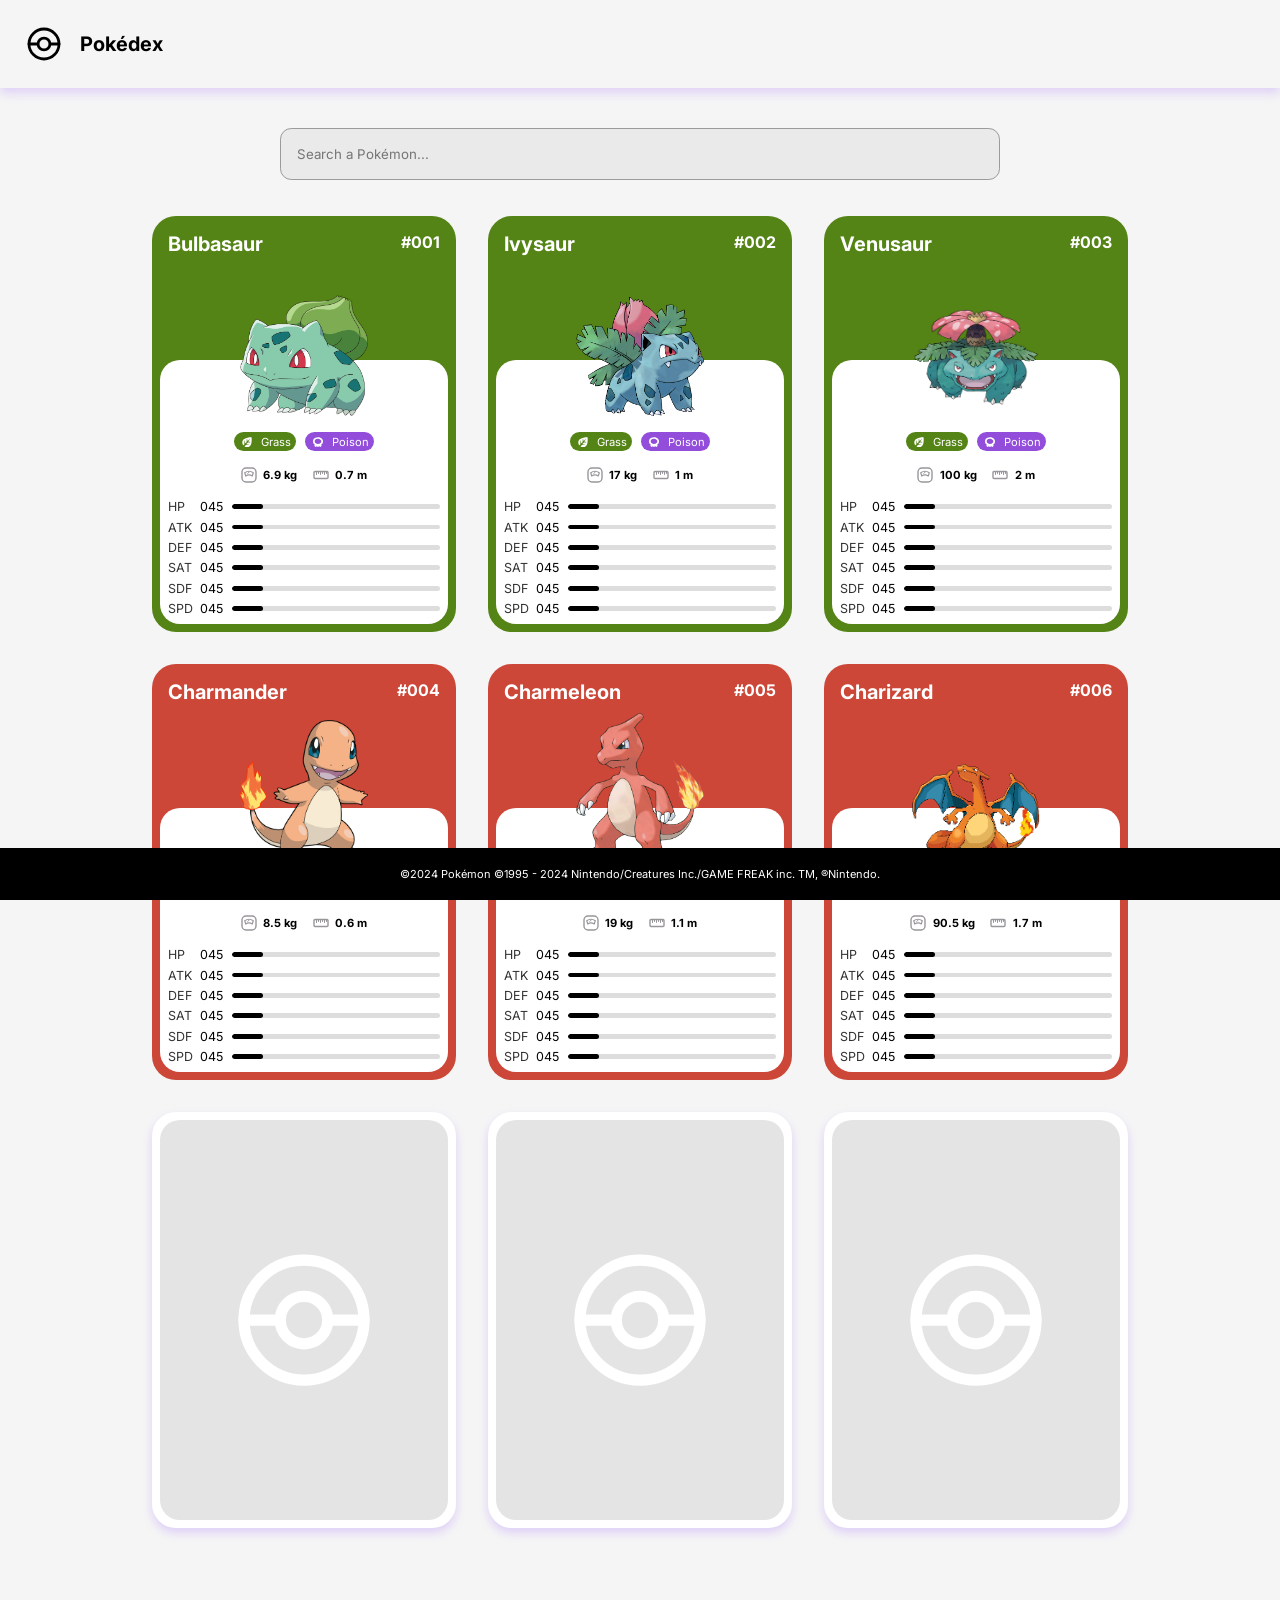
==== commit 800060d9: "todo el WAVE solucionado" ====
--- a/index.html
+++ b/index.html
@@ -13,7 +13,9 @@
             </div>
         </header>
         <section id="principal">
-            <input type="text" name="buscador" placeholder="Search a Pokémon..."/>
+            <form>
+                <input type="text" name="buscador" placeholder="Search a Pokémon..." aria-label="Search a Pokemon"/>
+            </form>
             <section id="tarjetas">
                 <div class="card grass">
                     <header>
@@ -34,54 +36,54 @@
                         </div>
                         <div class="medidas">
                             <div class="medida">
-                                <img class="icono" src="imagenes\iconos\bascula.svg" alt="Icono báscula"/>
-                                <p class="peso">6.9 kg</p>
-                            </div>
-                            <div class="medida">
-                                <img class="icono" src="imagenes\iconos\regla.svg" alt="Icono reglas"/>
-                                <p class="tamano">0.7 m</p>
-                            </div>
-                        </div>
-                        <section class="habilidades">
-                            <section class="hp">
-                                <p class="caracteristica">HP</p>
-                                <p class="nivel">045</p>
-                                <div class="barra">
-                                    <div class="relleno"></div>
-                                </div>
-                            </section>
-                            <section class="atk">
-                                <p class="caracteristica">ATK</p>
-                                <p class="nivel">045</p>
-                                <div class="barra">
-                                    <div class="relleno"></div>
-                                </div>
-                            </section>
-                            <section class="def">
-                                <p class="caracteristica">DEF</p>
-                                <p class="nivel">045</p>
-                                <div class="barra">
-                                    <div class="relleno"></div>
-                                </div>
-                            </section>
-                            <section class="sat">
-                                <p class="caracteristica">SAT</p>
-                                <p class="nivel">045</p>
-                                <div class="barra">
-                                    <div class="relleno"></div>
-                                </div>
-                            </section>
-                            <section class="sdf">
-                                <p class="caracteristica">SDF</p>
-                                <p class="nivel">045</p>
-                                <div class="barra">
-                                    <div class="relleno"></div>
-                                </div>
-                            </section>
-                            <section class="spd">
-                                <p class="caracteristica">SPD</p>
-                                <p class="nivel">045</p>
-                                <div class="barra">
+                                <img class="icono" src="imagenes\iconos\bascula.svg" alt="Peso del pokemon"/>
+                                <p class="peso" aria-label="6,9 kilogramos">6.9 kg</p>
+                            </div>
+                            <div class="medida">
+                                <img class="icono" src="imagenes\iconos\regla.svg" alt="Medida del pokemon"/>
+                                <p class="tamano" aria-label="0,7 metros">0.7 m</p>
+                            </div>
+                        </div>
+                        <section class="habilidades">
+                            <section class="hp">
+                                <p class="caracteristica" aria-label="Health">HP</p>
+                                <p class="nivel" aria-label="45 sobre 255">045</p>
+                                <div class="barra" aria-hidden="true">
+                                    <div class="relleno"></div>
+                                </div>
+                            </section>
+                            <section class="atk">
+                                <p class="caracteristica" aria-label="Attack">ATK</p>
+                                <p class="nivel" aria-label="45 sobre 255">045</p>
+                                <div class="barra" aria-hidden="true">
+                                    <div class="relleno"></div>
+                                </div>
+                            </section>
+                            <section class="def">
+                                <p class="caracteristica" aria-label="Defense">DEF</p>
+                                <p class="nivel" aria-label="45 sobre 255">045</p>
+                                <div class="barra" aria-hidden="true">
+                                    <div class="relleno"></div>
+                                </div>
+                            </section>
+                            <section class="sat">
+                                <p class="caracteristica" aria-label="Special attack">SAT</p>
+                                <p class="nivel" aria-label="45 sobre 255">045</p>
+                                <div class="barra" aria-hidden="true">
+                                    <div class="relleno"></div>
+                                </div>
+                            </section>
+                            <section class="sdf">
+                                <p class="caracteristica" aria-label="Special defense">SDF</p>
+                                <p class="nivel" aria-label="45 sobre 255">045</p>
+                                <div class="barra" aria-hidden="true">
+                                    <div class="relleno"></div>
+                                </div>
+                            </section>
+                            <section class="spd">
+                                <p class="caracteristica" aria-label="Speed">SPD</p>
+                                <p class="nivel" aria-label="45 sobre 255">045</p>
+                                <div class="barra" aria-hidden="true">
                                     <div class="relleno"></div>
                                 </div>
                             </section>
@@ -107,54 +109,54 @@
                         </div>
                         <div class="medidas">
                             <div class="medida">
-                                <img class="icono" src="imagenes\iconos\bascula.svg" alt="Icono báscula"/>
-                                <p class="peso">17 kg</p>
-                            </div>
-                            <div class="medida">
-                                <img class="icono" src="imagenes\iconos\regla.svg" alt="Icono reglas"/>
-                                <p class="tamano">1 m</p>
-                            </div>
-                        </div>
-                        <section class="habilidades">
-                            <section class="hp">
-                                <p class="caracteristica">HP</p>
-                                <p class="nivel">045</p>
-                                <div class="barra">
-                                    <div class="relleno"></div>
-                                </div>
-                            </section>
-                            <section class="atk">
-                                <p class="caracteristica">ATK</p>
-                                <p class="nivel">045</p>
-                                <div class="barra">
-                                    <div class="relleno"></div>
-                                </div>
-                            </section>
-                            <section class="def">
-                                <p class="caracteristica">DEF</p>
-                                <p class="nivel">045</p>
-                                <div class="barra">
-                                    <div class="relleno"></div>
-                                </div>
-                            </section>
-                            <section class="sat">
-                                <p class="caracteristica">SAT</p>
-                                <p class="nivel">045</p>
-                                <div class="barra">
-                                    <div class="relleno"></div>
-                                </div>
-                            </section>
-                            <section class="sdf">
-                                <p class="caracteristica">SDF</p>
-                                <p class="nivel">045</p>
-                                <div class="barra">
-                                    <div class="relleno"></div>
-                                </div>
-                            </section>
-                            <section class="spd">
-                                <p class="caracteristica">SPD</p>
-                                <p class="nivel">045</p>
-                                <div class="barra">
+                                <img class="icono" src="imagenes\iconos\bascula.svg" alt="Peso del pokemon"/>
+                                <p class="peso" aria-label="17 kilogramos">17 kg</p>
+                            </div>
+                            <div class="medida">
+                                <img class="icono" src="imagenes\iconos\regla.svg" alt="Medida del pokemon"/>
+                                <p class="tamano" aria-label="1 metro">1 m</p>
+                            </div>
+                        </div>
+                        <section class="habilidades">
+                            <section class="hp">
+                                <p class="caracteristica" aria-label="Health">HP</p>
+                                <p class="nivel" aria-label="45 sobre 255">045</p>
+                                <div class="barra" aria-hidden="true">
+                                    <div class="relleno"></div>
+                                </div>
+                            </section>
+                            <section class="atk">
+                                <p class="caracteristica" aria-label="Attack">ATK</p>
+                                <p class="nivel" aria-label="45 sobre 255">045</p>
+                                <div class="barra" aria-hidden="true">
+                                    <div class="relleno"></div>
+                                </div>
+                            </section>
+                            <section class="def">
+                                <p class="caracteristica" aria-label="Defense">DEF</p>
+                                <p class="nivel" aria-label="45 sobre 255">045</p>
+                                <div class="barra" aria-hidden="true">
+                                    <div class="relleno"></div>
+                                </div>
+                            </section>
+                            <section class="sat">
+                                <p class="caracteristica" aria-label="Special attack">SAT</p>
+                                <p class="nivel" aria-label="45 sobre 255">045</p>
+                                <div class="barra" aria-hidden="true">
+                                    <div class="relleno"></div>
+                                </div>
+                            </section>
+                            <section class="sdf">
+                                <p class="caracteristica" aria-label="Special defense">SDF</p>
+                                <p class="nivel" aria-label="45 sobre 255">045</p>
+                                <div class="barra" aria-hidden="true">
+                                    <div class="relleno"></div>
+                                </div>
+                            </section>
+                            <section class="spd">
+                                <p class="caracteristica" aria-label="Speed">SPD</p>
+                                <p class="nivel" aria-label="45 sobre 255">045</p>
+                                <div class="barra" aria-hidden="true">
                                     <div class="relleno"></div>
                                 </div>
                             </section>
@@ -180,54 +182,54 @@
                         </div>
                         <div class="medidas">
                             <div class="medida">
-                                <img class="icono" src="imagenes\iconos\bascula.svg" alt="Icono báscula"/>
-                                <p class="peso">100 kg</p>
-                            </div>
-                            <div class="medida">
-                                <img class="icono" src="imagenes\iconos\regla.svg" alt="Icono reglas"/>
-                                <p class="tamano">2 m</p>
-                            </div>
-                        </div>
-                        <section class="habilidades">
-                            <section class="hp">
-                                <p class="caracteristica">HP</p>
-                                <p class="nivel">045</p>
-                                <div class="barra">
-                                    <div class="relleno"></div>
-                                </div>
-                            </section>
-                            <section class="atk">
-                                <p class="caracteristica">ATK</p>
-                                <p class="nivel">045</p>
-                                <div class="barra">
-                                    <div class="relleno"></div>
-                                </div>
-                            </section>
-                            <section class="def">
-                                <p class="caracteristica">DEF</p>
-                                <p class="nivel">045</p>
-                                <div class="barra">
-                                    <div class="relleno"></div>
-                                </div>
-                            </section>
-                            <section class="sat">
-                                <p class="caracteristica">SAT</p>
-                                <p class="nivel">045</p>
-                                <div class="barra">
-                                    <div class="relleno"></div>
-                                </div>
-                            </section>
-                            <section class="sdf">
-                                <p class="caracteristica">SDF</p>
-                                <p class="nivel">045</p>
-                                <div class="barra">
-                                    <div class="relleno"></div>
-                                </div>
-                            </section>
-                            <section class="spd">
-                                <p class="caracteristica">SPD</p>
-                                <p class="nivel">045</p>
-                                <div class="barra">
+                                <img class="icono" src="imagenes\iconos\bascula.svg" alt="Peso del pokemon"/>
+                                <p class="peso" aria-label="100 kilogramos">100 kg</p>
+                            </div>
+                            <div class="medida">
+                                <img class="icono" src="imagenes\iconos\regla.svg" alt="Medida del pokemon"/>
+                                <p class="tamano" aria-label="2 metros">2 m</p>
+                            </div>
+                        </div>
+                        <section class="habilidades">
+                            <section class="hp">
+                                <p class="caracteristica" aria-label="Health">HP</p>
+                                <p class="nivel" aria-label="45 sobre 255">045</p>
+                                <div class="barra" aria-hidden="true">
+                                    <div class="relleno"></div>
+                                </div>
+                            </section>
+                            <section class="atk">
+                                <p class="caracteristica" aria-label="Attack">ATK</p>
+                                <p class="nivel" aria-label="45 sobre 255">045</p>
+                                <div class="barra" aria-hidden="true">
+                                    <div class="relleno"></div>
+                                </div>
+                            </section>
+                            <section class="def">
+                                <p class="caracteristica" aria-label="Defense">DEF</p>
+                                <p class="nivel" aria-label="45 sobre 255">045</p>
+                                <div class="barra" aria-hidden="true">
+                                    <div class="relleno"></div>
+                                </div>
+                            </section>
+                            <section class="sat">
+                                <p class="caracteristica" aria-label="Special attack">SAT</p>
+                                <p class="nivel" aria-label="45 sobre 255">045</p>
+                                <div class="barra" aria-hidden="true">
+                                    <div class="relleno"></div>
+                                </div>
+                            </section>
+                            <section class="sdf">
+                                <p class="caracteristica" aria-label="Special defense">SDF</p>
+                                <p class="nivel" aria-label="45 sobre 255">045</p>
+                                <div class="barra" aria-hidden="true">
+                                    <div class="relleno"></div>
+                                </div>
+                            </section>
+                            <section class="spd">
+                                <p class="caracteristica" aria-label="Speed">SPD</p>
+                                <p class="nivel" aria-label="45 sobre 255">045</p>
+                                <div class="barra" aria-hidden="true">
                                     <div class="relleno"></div>
                                 </div>
                             </section>
@@ -249,54 +251,54 @@
                         </div>
                         <div class="medidas">
                             <div class="medida">
-                                <img class="icono" src="imagenes\iconos\bascula.svg" alt="Icono báscula"/>
-                                <p class="peso">8.5 kg</p>
-                            </div>
-                            <div class="medida">
-                                <img class="icono" src="imagenes\iconos\regla.svg" alt="Icono reglas"/>
-                                <p class="tamano">0.6 m</p>
-                            </div>
-                        </div>
-                        <section class="habilidades">
-                            <section class="hp">
-                                <p class="caracteristica">HP</p>
-                                <p class="nivel">045</p>
-                                <div class="barra">
-                                    <div class="relleno"></div>
-                                </div>
-                            </section>
-                            <section class="atk">
-                                <p class="caracteristica">ATK</p>
-                                <p class="nivel">045</p>
-                                <div class="barra">
-                                    <div class="relleno"></div>
-                                </div>
-                            </section>
-                            <section class="def">
-                                <p class="caracteristica">DEF</p>
-                                <p class="nivel">045</p>
-                                <div class="barra">
-                                    <div class="relleno"></div>
-                                </div>
-                            </section>
-                            <section class="sat">
-                                <p class="caracteristica">SAT</p>
-                                <p class="nivel">045</p>
-                                <div class="barra">
-                                    <div class="relleno"></div>
-                                </div>
-                            </section>
-                            <section class="sdf">
-                                <p class="caracteristica">SDF</p>
-                                <p class="nivel">045</p>
-                                <div class="barra">
-                                    <div class="relleno"></div>
-                                </div>
-                            </section>
-                            <section class="spd">
-                                <p class="caracteristica">SPD</p>
-                                <p class="nivel">045</p>
-                                <div class="barra">
+                                <img class="icono" src="imagenes\iconos\bascula.svg" alt="Peso del pokemon"/>
+                                <p class="peso" aria-label="8,5 kilogramos">8.5 kg</p>
+                            </div>
+                            <div class="medida">
+                                <img class="icono" src="imagenes\iconos\regla.svg" alt="Medida del pokemon"/>
+                                <p class="tamano" aria-label="0,6 metros">0.6 m</p>
+                            </div>
+                        </div>
+                        <section class="habilidades">
+                            <section class="hp">
+                                <p class="caracteristica" aria-label="Health">HP</p>
+                                <p class="nivel" aria-label="45 sobre 255">045</p>
+                                <div class="barra" aria-hidden="true">
+                                    <div class="relleno"></div>
+                                </div>
+                            </section>
+                            <section class="atk">
+                                <p class="caracteristica" aria-label="Attack">ATK</p>
+                                <p class="nivel" aria-label="45 sobre 255">045</p>
+                                <div class="barra" aria-hidden="true">
+                                    <div class="relleno"></div>
+                                </div>
+                            </section>
+                            <section class="def">
+                                <p class="caracteristica" aria-label="Defense">DEF</p>
+                                <p class="nivel" aria-label="45 sobre 255">045</p>
+                                <div class="barra" aria-hidden="true">
+                                    <div class="relleno"></div>
+                                </div>
+                            </section>
+                            <section class="sat">
+                                <p class="caracteristica" aria-label="Special attack">SAT</p>
+                                <p class="nivel" aria-label="45 sobre 255">045</p>
+                                <div class="barra" aria-hidden="true">
+                                    <div class="relleno"></div>
+                                </div>
+                            </section>
+                            <section class="sdf">
+                                <p class="caracteristica" aria-label="Special defense">SDF</p>
+                                <p class="nivel" aria-label="45 sobre 255">045</p>
+                                <div class="barra" aria-hidden="true">
+                                    <div class="relleno"></div>
+                                </div>
+                            </section>
+                            <section class="spd">
+                                <p class="caracteristica" aria-label="Speed">SPD</p>
+                                <p class="nivel" aria-label="45 sobre 255">045</p>
+                                <div class="barra" aria-hidden="true">
                                     <div class="relleno"></div>
                                 </div>
                             </section>
@@ -318,54 +320,54 @@
                         </div>
                         <div class="medidas">
                             <div class="medida">
-                                <img class="icono" src="imagenes\iconos\bascula.svg" alt="Icono báscula"/>
-                                <p class="peso">19 kg</p>
-                            </div>
-                            <div class="medida">
-                                <img class="icono" src="imagenes\iconos\regla.svg" alt="Icono reglas"/>
-                                <p class="tamano">1.1 m</p>
-                            </div>
-                        </div>
-                        <section class="habilidades">
-                            <section class="hp">
-                                <p class="caracteristica">HP</p>
-                                <p class="nivel">045</p>
-                                <div class="barra">
-                                    <div class="relleno"></div>
-                                </div>
-                            </section>
-                            <section class="atk">
-                                <p class="caracteristica">ATK</p>
-                                <p class="nivel">045</p>
-                                <div class="barra">
-                                    <div class="relleno"></div>
-                                </div>
-                            </section>
-                            <section class="def">
-                                <p class="caracteristica">DEF</p>
-                                <p class="nivel">045</p>
-                                <div class="barra">
-                                    <div class="relleno"></div>
-                                </div>
-                            </section>
-                            <section class="sat">
-                                <p class="caracteristica">SAT</p>
-                                <p class="nivel">045</p>
-                                <div class="barra">
-                                    <div class="relleno"></div>
-                                </div>
-                            </section>
-                            <section class="sdf">
-                                <p class="caracteristica">SDF</p>
-                                <p class="nivel">045</p>
-                                <div class="barra">
-                                    <div class="relleno"></div>
-                                </div>
-                            </section>
-                            <section class="spd">
-                                <p class="caracteristica">SPD</p>
-                                <p class="nivel">045</p>
-                                <div class="barra">
+                                <img class="icono" src="imagenes\iconos\bascula.svg" alt="Peso del pokemon"/>
+                                <p class="peso" aria-label="19 kilogramos">19 kg</p>
+                            </div>
+                            <div class="medida">
+                                <img class="icono" src="imagenes\iconos\regla.svg" alt="Medida del pokemon"/>
+                                <p class="tamano" aria-label="1,1 metros">1.1 m</p>
+                            </div>
+                        </div>
+                        <section class="habilidades">
+                            <section class="hp">
+                                <p class="caracteristica" aria-label="Health">HP</p>
+                                <p class="nivel" aria-label="45 sobre 255">045</p>
+                                <div class="barra" aria-hidden="true">
+                                    <div class="relleno"></div>
+                                </div>
+                            </section>
+                            <section class="atk">
+                                <p class="caracteristica" aria-label="Attack">ATK</p>
+                                <p class="nivel" aria-label="45 sobre 255">045</p>
+                                <div class="barra" aria-hidden="true">
+                                    <div class="relleno"></div>
+                                </div>
+                            </section>
+                            <section class="def">
+                                <p class="caracteristica" aria-label="Defense">DEF</p>
+                                <p class="nivel" aria-label="45 sobre 255">045</p>
+                                <div class="barra" aria-hidden="true">
+                                    <div class="relleno"></div>
+                                </div>
+                            </section>
+                            <section class="sat">
+                                <p class="caracteristica" aria-label="Special attack">SAT</p>
+                                <p class="nivel" aria-label="45 sobre 255">045</p>
+                                <div class="barra" aria-hidden="true">
+                                    <div class="relleno"></div>
+                                </div>
+                            </section>
+                            <section class="sdf">
+                                <p class="caracteristica" aria-label="Special defense">SDF</p>
+                                <p class="nivel" aria-label="45 sobre 255">045</p>
+                                <div class="barra" aria-hidden="true">
+                                    <div class="relleno"></div>
+                                </div>
+                            </section>
+                            <section class="spd">
+                                <p class="caracteristica" aria-label="Speed">SPD</p>
+                                <p class="nivel" aria-label="45 sobre 255">045</p>
+                                <div class="barra" aria-hidden="true">
                                     <div class="relleno"></div>
                                 </div>
                             </section>
@@ -385,60 +387,60 @@
                                 <p>Fire</p>
                             </div>
                             <div class="elemento flying">
-                                <img class="icono" src="imagenes\iconos\flying.svg" alt="Simbolo fuego"/>
+                                <img class="icono" src="imagenes\iconos\flying.svg" alt="Simbolo volar"/>
                                 <p>Flying</p>
                             </div>
                         </div>
                         <div class="medidas">
                             <div class="medida">
-                                <img class="icono" src="imagenes\iconos\bascula.svg" alt="Icono báscula"/>
-                                <p class="peso">90.5 kg</p>
-                            </div>
-                            <div class="medida">
-                                <img class="icono" src="imagenes\iconos\regla.svg" alt="Icono reglas"/>
-                                <p class="tamano">1.7 m</p>
-                            </div>
-                        </div>
-                        <section class="habilidades">
-                            <section class="hp">
-                                <p class="caracteristica">HP</p>
-                                <p class="nivel">045</p>
-                                <div class="barra">
-                                    <div class="relleno"></div>
-                                </div>
-                            </section>
-                            <section class="atk">
-                                <p class="caracteristica">ATK</p>
-                                <p class="nivel">045</p>
-                                <div class="barra">
-                                    <div class="relleno"></div>
-                                </div>
-                            </section>
-                            <section class="def">
-                                <p class="caracteristica">DEF</p>
-                                <p class="nivel">045</p>
-                                <div class="barra">
-                                    <div class="relleno"></div>
-                                </div>
-                            </section>
-                            <section class="sat">
-                                <p class="caracteristica">SAT</p>
-                                <p class="nivel">045</p>
-                                <div class="barra">
-                                    <div class="relleno"></div>
-                                </div>
-                            </section>
-                            <section class="sdf">
-                                <p class="caracteristica">SDF</p>
-                                <p class="nivel">045</p>
-                                <div class="barra">
-                                    <div class="relleno"></div>
-                                </div>
-                            </section>
-                            <section class="spd">
-                                <p class="caracteristica">SPD</p>
-                                <p class="nivel">045</p>
-                                <div class="barra">
+                                <img class="icono" src="imagenes\iconos\bascula.svg" alt="Peso del pokemon"/>
+                                <p class="peso" aria-label="90,5 kilogramos">90.5 kg</p>
+                            </div>
+                            <div class="medida">
+                                <img class="icono" src="imagenes\iconos\regla.svg" alt="Medida del pokemon"/>
+                                <p class="tamano" aria-label="1,7 metros">1.7 m</p>
+                            </div>
+                        </div>
+                        <section class="habilidades">
+                            <section class="hp">
+                                <p class="caracteristica" aria-label="Health">HP</p>
+                                <p class="nivel" aria-label="45 sobre 255">045</p>
+                                <div class="barra" aria-hidden="true">
+                                    <div class="relleno"></div>
+                                </div>
+                            </section>
+                            <section class="atk">
+                                <p class="caracteristica" aria-label="Attack">ATK</p>
+                                <p class="nivel" aria-label="45 sobre 255">045</p>
+                                <div class="barra" aria-hidden="true">
+                                    <div class="relleno"></div>
+                                </div>
+                            </section>
+                            <section class="def">
+                                <p class="caracteristica" aria-label="Defense">DEF</p>
+                                <p class="nivel" aria-label="45 sobre 255">045</p>
+                                <div class="barra" aria-hidden="true">
+                                    <div class="relleno"></div>
+                                </div>
+                            </section>
+                            <section class="sat">
+                                <p class="caracteristica" aria-label="Special attack">SAT</p>
+                                <p class="nivel" aria-label="45 sobre 255">045</p>
+                                <div class="barra" aria-hidden="true">
+                                    <div class="relleno"></div>
+                                </div>
+                            </section>
+                            <section class="sdf">
+                                <p class="caracteristica" aria-label="Special defense">SDF</p>
+                                <p class="nivel" aria-label="45 sobre 255">045</p>
+                                <div class="barra" aria-hidden="true">
+                                    <div class="relleno"></div>
+                                </div>
+                            </section>
+                            <section class="spd">
+                                <p class="caracteristica" aria-label="Speed">SPD</p>
+                                <p class="nivel" aria-label="45 sobre 255">045</p>
+                                <div class="barra" aria-hidden="true">
                                     <div class="relleno"></div>
                                 </div>
                             </section>
--- a/style.css
+++ b/style.css
@@ -1,4 +1,5 @@
 @import url('https://fonts.googleapis.com/css2?family=Inter:wght@400;600;700;800&display=swap');
+@import url('./variables.css');
 
 * {
     box-sizing: border-box;
@@ -13,31 +14,83 @@
     min-height: 100%;
 }
 
+.electric{
+    background-color: var(--color-electrico);
+}
+
+.fighting{
+    background-color: var(--color-lucha);
+}
+
+.bug{
+    background-color: var(--color-bicho);
+}
+
+.dark{
+    background-color: var(--color-oscuro);
+}
+
+.ghost{
+    background-color: var(--color-fantasma);
+}
+
+.fairy{
+    background-color: var(--color-hada);
+}
+
+.rock{
+    background-color: var(--color-roca);
+}
+
+.normal{
+    background-color: var(--color-normal);
+}
+
+.psychic{
+    background-color: var(--color-psiquico);
+}
+
+.steel{
+    background-color: var(--color-acero);
+}
+
 .grass{
-    background-color: #a2ce69;
+    background-color: var(--color-planta);
+}
+
+.ground{
+    background-color: var(--color-tierra);
+}
+
+.ice{
+    background-color: var(--color-hielo);
 }
 
 .fire{
-    background-color: #d36255;
+    background-color: var(--color-fuego);
 }
 
 .poison{
-    background-color: #9756dc;
+    background-color: var(--color-veneno);
 }
 
 .water{
-    background-color: rgb(92, 135, 199);
+    background-color: var(--color-agua);
 }
 
 .flying{
-    background-color: #a2bfeb;
+    background-color: var(--color-volador);
+}
+
+.dragon{
+    background-color: var(--color-dragon);
 }
 
 body {
     min-height: 100vh;
     display: flex;
     flex-direction: column;
-    background-color: whitesmoke;
+    background-color: var(--color-background);
     
 }
 
@@ -45,8 +98,8 @@
     display:flex;
     justify-content: space-between;
     padding: 1.5rem;
-    box-shadow: 0 5px 10px rgba(160, 100, 255, 0.25);
-    background-color: whitesmoke;
+    box-shadow: 0 5px 10px var(--color-sombra);
+    background-color: var(--color-background);
 }
 
 #logo{
@@ -77,8 +130,8 @@
 input {
     padding:1rem;
     border-radius: 0.7rem;
-    background-color: rgb(235, 234, 234);
-    border: 1px solid rgb(155, 155, 155);
+    background-color: var(--color-input-backround);
+    border: 1px solid var(--color-input-border);
     width: 100%;
     height: 3.25rem;
     max-width: 720px;
@@ -88,8 +141,8 @@
 footer {
     position:fixed;
     bottom:0;
-    background-color: black;
-    color: white;
+    background-color: var(--color-black);
+    color: var(--color-background-secundario);
     padding: 1.2rem;
     font-size: 11px;
     width: 100%;
@@ -110,9 +163,8 @@
 }
 
 .id{
-    opacity: 60%;
-}
-
+    font-weight: bold;
+}
 #tarjetas{
     display: flex;
     justify-content: center;
@@ -124,7 +176,7 @@
 
 .card{
     position: relative;
-    color:white;
+    color:var(--color-background-secundario);
     max-width: 28rem;
     min-width: 15rem;
     width: 100%;
@@ -146,8 +198,8 @@
 
 .caracteristicas{
     padding-top: 4rem;
-    color:black;
-    background-color: white;
+    color:var(--color-black);
+    background-color: var(--color-background-secundario);
     height: 100%;
     z-index: 1;
     min-width: calc(15rem - 1rem);
@@ -163,7 +215,7 @@
     display: flex;
     justify-content: center;
     align-items: center;
-    color: white;
+    color: var(--color-background-secundario);
 }
 
 .elemento{
@@ -184,7 +236,7 @@
 }
 
 .medida{
-    color: black;
+    color: var(--color-black);
     display: flex;
     font-size: 0.7rem;
     margin-left: 0.3rem;
@@ -213,7 +265,7 @@
 }
 
 .caracteristica{
-    opacity: 50%;
+    opacity: 80%;
     font-size: 0.78rem;
 }
 
@@ -224,7 +276,7 @@
 .barra {
     width: 100%;
     height: 0.3rem;
-    background-color: #ddd;
+    background-color: var(--color-background-barra);
     border-radius: 10px;
     overflow: hidden;
 }
@@ -232,17 +284,17 @@
 .relleno {
     width: 15%;
     height: 100%;
-    background-color: #000000;
+    background-color: var(--color-black);
     border-radius: 10px;
 }
 
 .cargando{
-    box-shadow: 0 5px 10px rgba(160, 100, 255, 0.25);
-    background-color: white;
+    box-shadow: 0 5px 10px var(--color-sombra);
+    background-color: var(--color-background-secundario);
 }
 
 .interior{
-    background-color: rgb(228, 228, 228);
+    background-color: var(--color-background-cargando);
     border-radius: 1.25rem;
 
     display: flex;
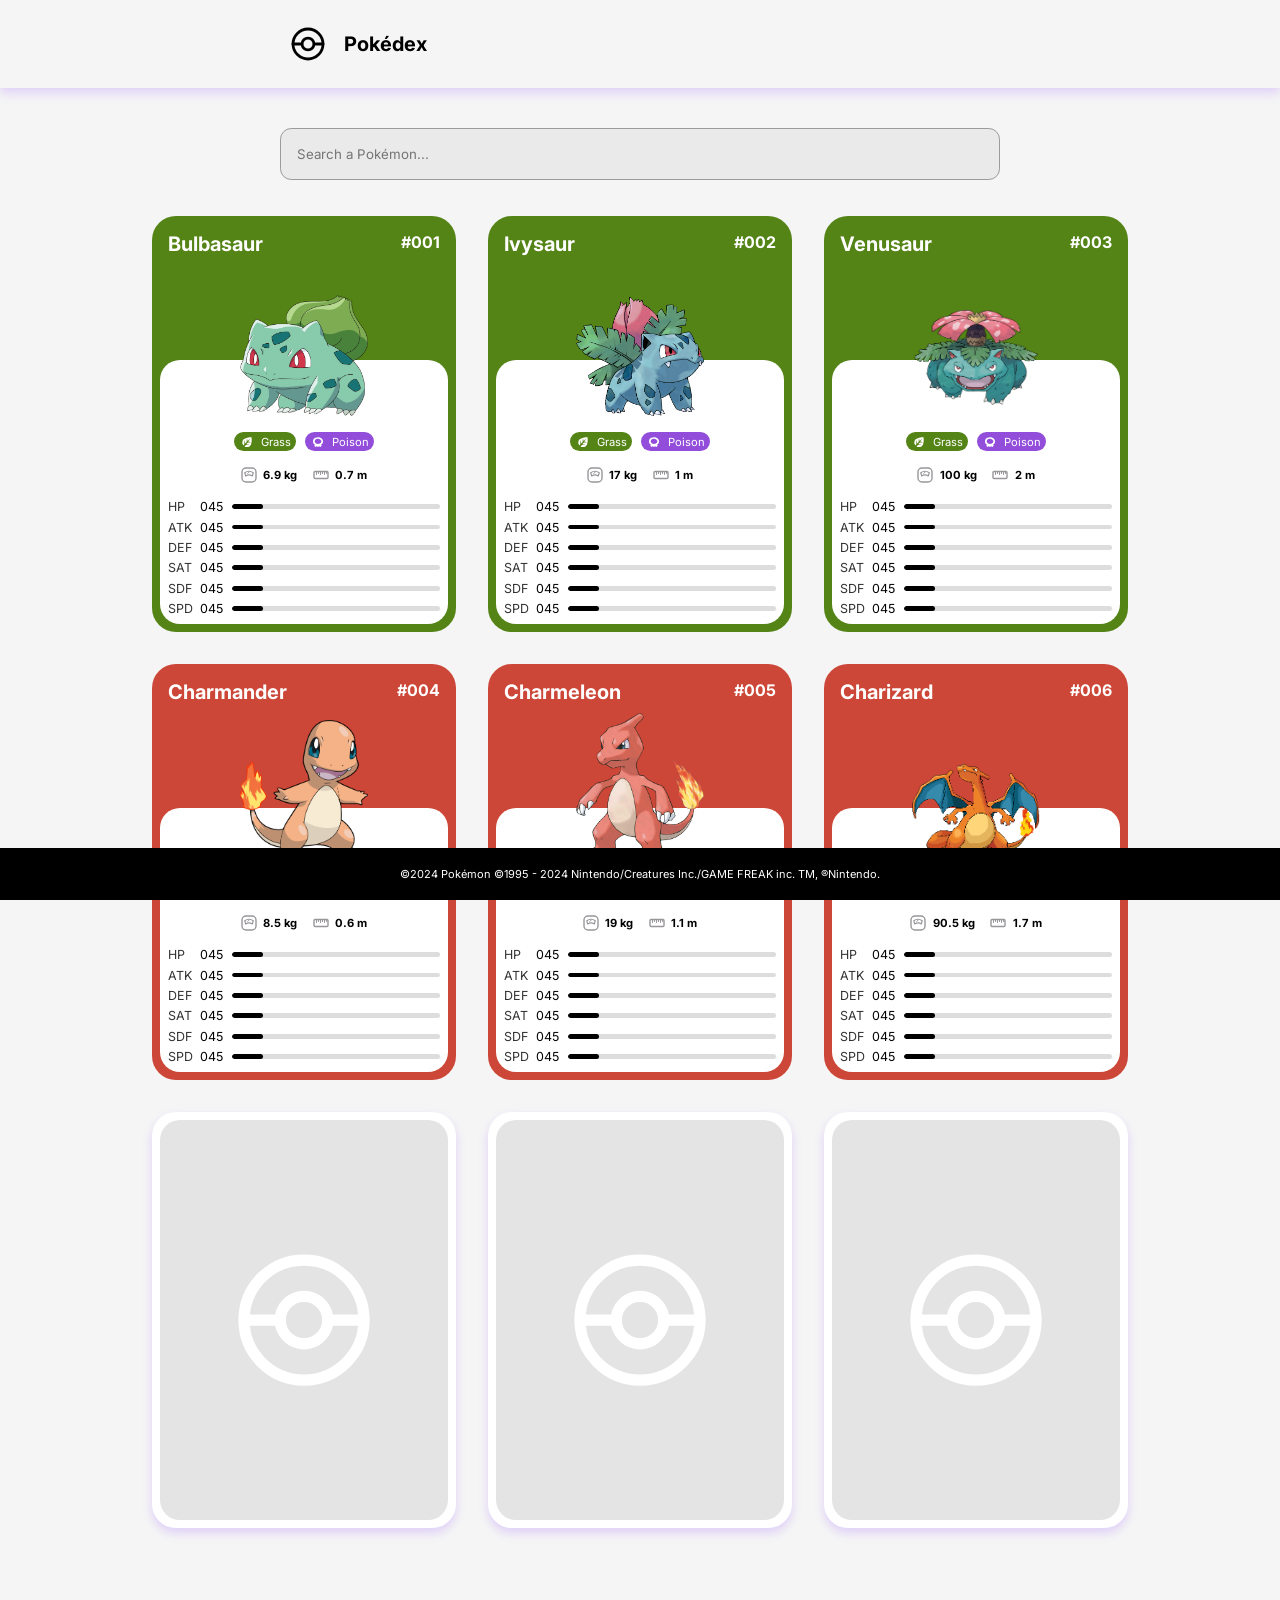
==== commit 5402f050: "logo centrando en nav > 1024px" ====
--- a/index.html
+++ b/index.html
@@ -6,14 +6,14 @@
         <link rel="stylesheet" href="style.css">
     </head>
     <body>
-        <header>
+        <header id="main-header">
             <div id="logo">
                 <img src="imagenes/iconos/pokeball.svg" alt="Poké Ball">
                 <h1>Pokédex</h1>
             </div>
         </header>
         <section id="principal">
-            <form>
+            <form id="buscador">
                 <input type="text" name="buscador" placeholder="Search a Pokémon..." aria-label="Search a Pokemon"/>
             </form>
             <section id="tarjetas">
--- a/style.css
+++ b/style.css
@@ -94,7 +94,7 @@
     
 }
 
-body > header {
+#main-header {
     display:flex;
     justify-content: space-between;
     padding: 1.5rem;
@@ -320,10 +320,16 @@
         min-width: calc(19rem - 1rem);
     }
 
-    #principal{
+    #main-header , #principal{
+        padding-right:18rem;
+        padding-left:18rem;
+    }
+
+    /* #principal{
         margin-left: 26rem;
         margin-right: 26rem;
-    }
+    } */
+
     #tarjetas{
         display: grid;
         gap:2rem;
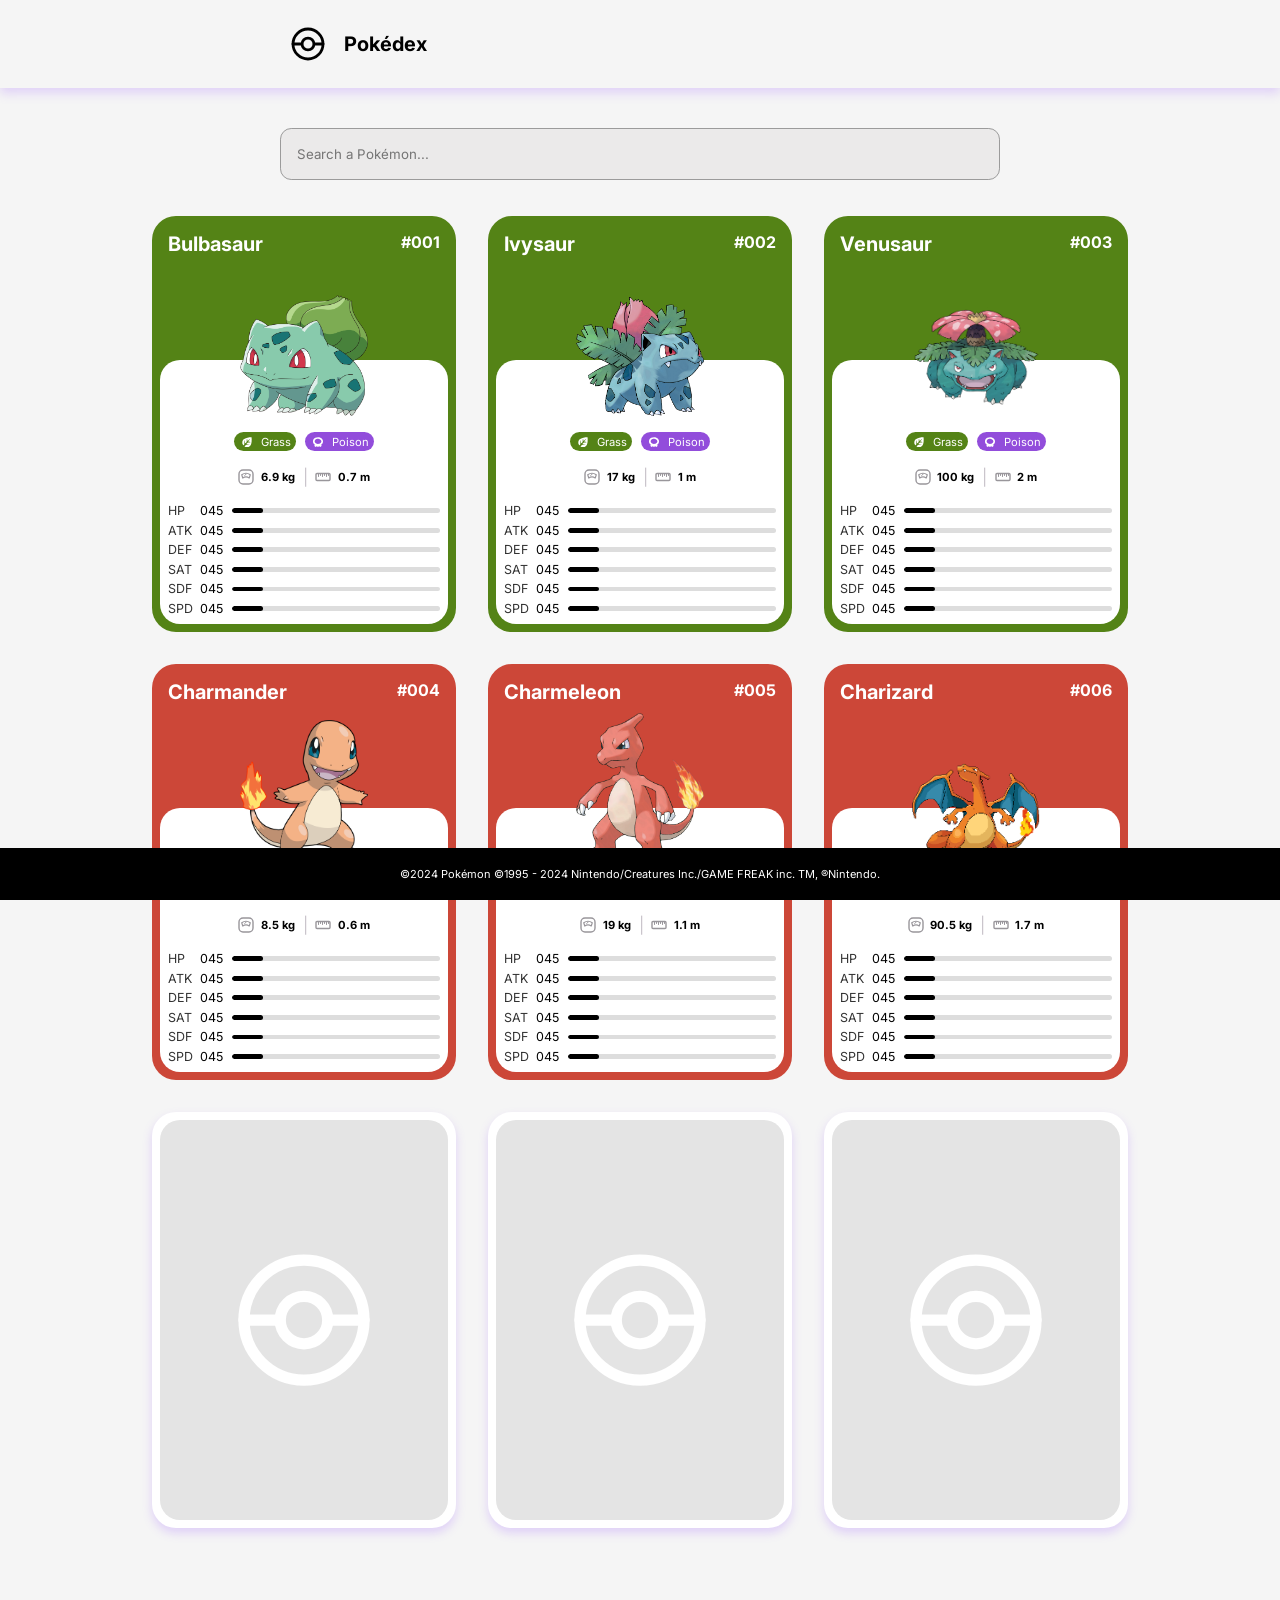
==== commit b56ba03a: "Efecto añadido a cartas" ====
--- a/index.html
+++ b/index.html
@@ -39,6 +39,7 @@
                                 <img class="icono" src="imagenes\iconos\bascula.svg" alt="Peso del pokemon"/>
                                 <p class="peso" aria-label="6,9 kilogramos">6.9 kg</p>
                             </div>
+                            <p class="separador">|</p>
                             <div class="medida">
                                 <img class="icono" src="imagenes\iconos\regla.svg" alt="Medida del pokemon"/>
                                 <p class="tamano" aria-label="0,7 metros">0.7 m</p>
@@ -112,6 +113,7 @@
                                 <img class="icono" src="imagenes\iconos\bascula.svg" alt="Peso del pokemon"/>
                                 <p class="peso" aria-label="17 kilogramos">17 kg</p>
                             </div>
+                            <p class="separador">|</p>
                             <div class="medida">
                                 <img class="icono" src="imagenes\iconos\regla.svg" alt="Medida del pokemon"/>
                                 <p class="tamano" aria-label="1 metro">1 m</p>
@@ -185,6 +187,7 @@
                                 <img class="icono" src="imagenes\iconos\bascula.svg" alt="Peso del pokemon"/>
                                 <p class="peso" aria-label="100 kilogramos">100 kg</p>
                             </div>
+                            <p class="separador">|</p>
                             <div class="medida">
                                 <img class="icono" src="imagenes\iconos\regla.svg" alt="Medida del pokemon"/>
                                 <p class="tamano" aria-label="2 metros">2 m</p>
@@ -254,6 +257,7 @@
                                 <img class="icono" src="imagenes\iconos\bascula.svg" alt="Peso del pokemon"/>
                                 <p class="peso" aria-label="8,5 kilogramos">8.5 kg</p>
                             </div>
+                            <p class="separador">|</p>
                             <div class="medida">
                                 <img class="icono" src="imagenes\iconos\regla.svg" alt="Medida del pokemon"/>
                                 <p class="tamano" aria-label="0,6 metros">0.6 m</p>
@@ -323,6 +327,7 @@
                                 <img class="icono" src="imagenes\iconos\bascula.svg" alt="Peso del pokemon"/>
                                 <p class="peso" aria-label="19 kilogramos">19 kg</p>
                             </div>
+                            <p class="separador">|</p>
                             <div class="medida">
                                 <img class="icono" src="imagenes\iconos\regla.svg" alt="Medida del pokemon"/>
                                 <p class="tamano" aria-label="1,1 metros">1.1 m</p>
@@ -396,6 +401,7 @@
                                 <img class="icono" src="imagenes\iconos\bascula.svg" alt="Peso del pokemon"/>
                                 <p class="peso" aria-label="90,5 kilogramos">90.5 kg</p>
                             </div>
+                            <p class="separador">|</p>
                             <div class="medida">
                                 <img class="icono" src="imagenes\iconos\regla.svg" alt="Medida del pokemon"/>
                                 <p class="tamano" aria-label="1,7 metros">1.7 m</p>
--- a/style.css
+++ b/style.css
@@ -127,15 +127,20 @@
     align-items: center;
 }
 
+form{
+    width: 100%;
+    max-width: 720px;
+}
+
 input {
     padding:1rem;
     border-radius: 0.7rem;
     background-color: var(--color-input-backround);
     border: 1px solid var(--color-input-border);
     width: 100%;
+    
+    margin-bottom: 2.25rem;
     height: 3.25rem;
-    max-width: 720px;
-    margin-bottom: 2.25rem;
 }
 
 footer {
@@ -306,9 +311,17 @@
     width: 10rem;
 }
 
+.separador{
+    color: #cac5cc;
+}
+
+.card:not(.caracteristicas):not(.interior):hover{
+    transform: scale(1.05);
+}
+
 @media (min-width: 1024px) {
 
-    input{
+    input, form{
         min-width: 720px;
     }
 
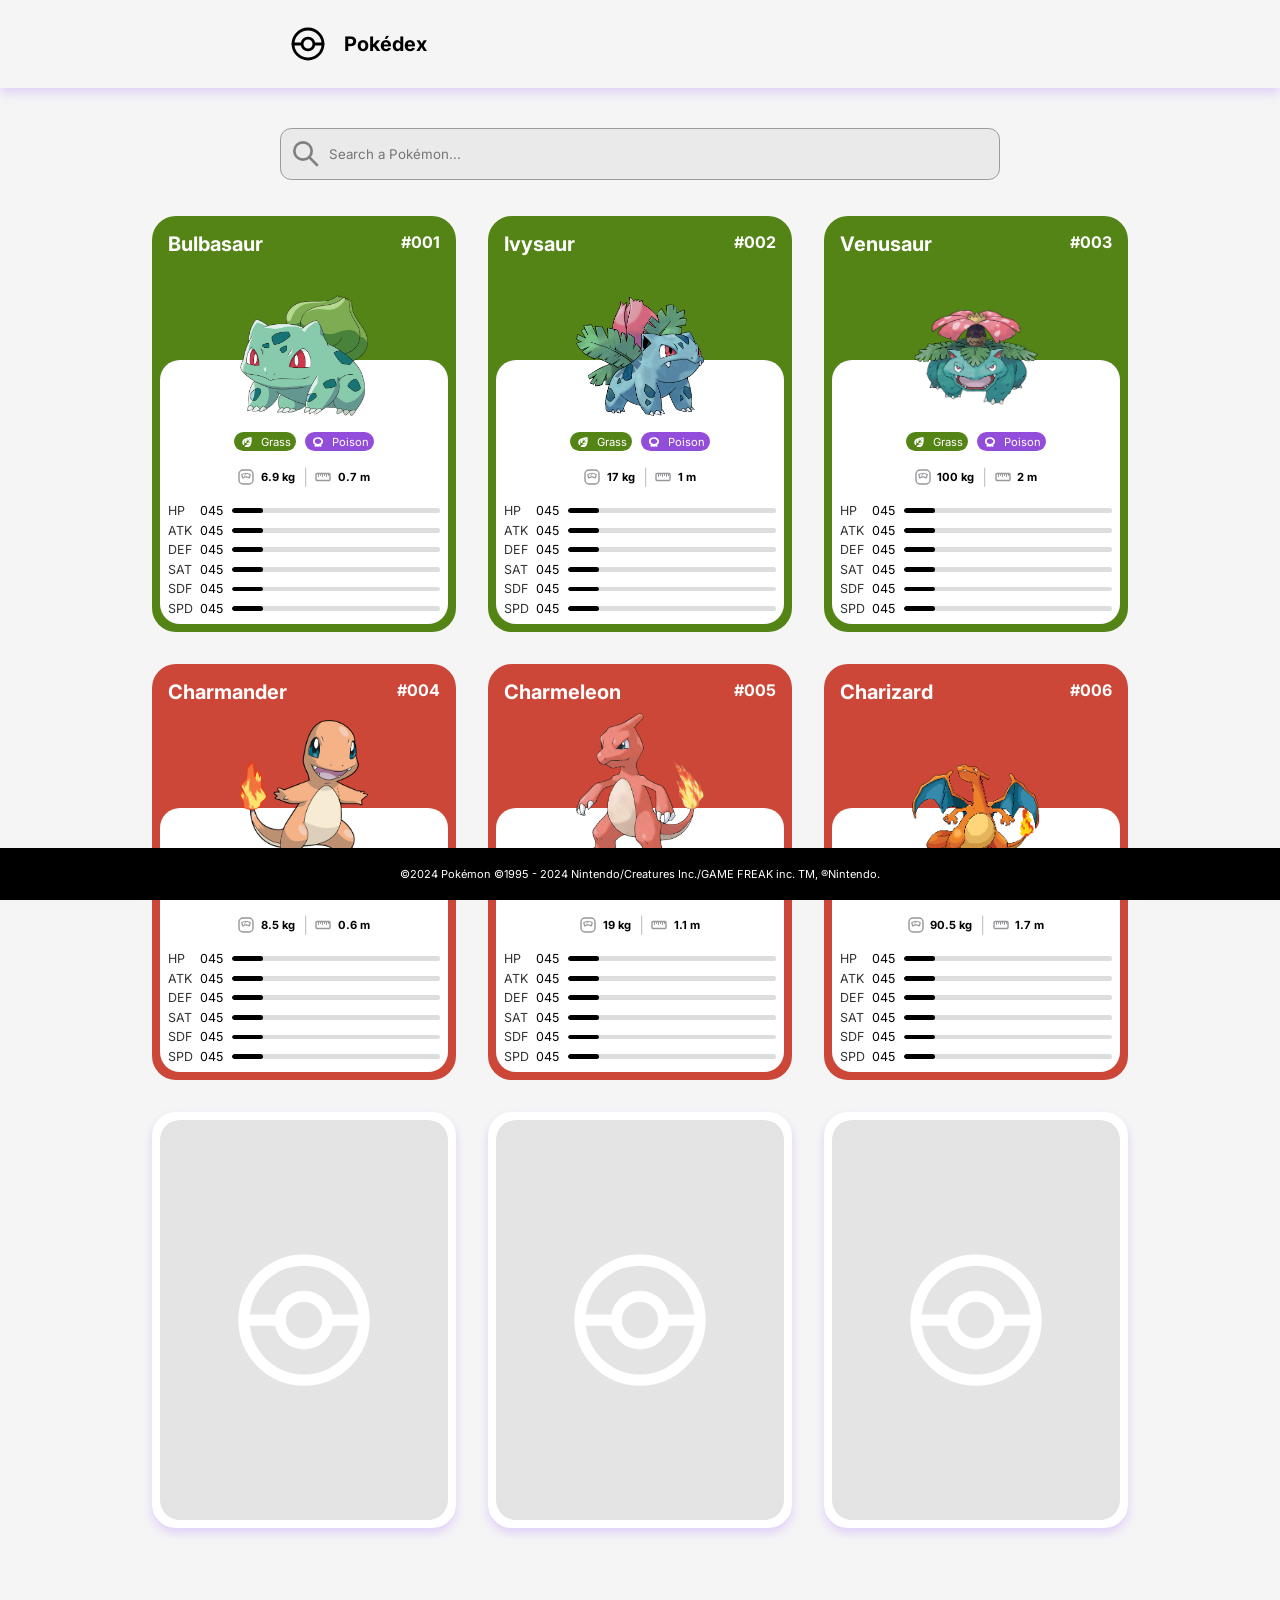
==== commit bacec0c8: "Añadido simbolo de lupa en el form" ====
--- a/index.html
+++ b/index.html
@@ -14,6 +14,7 @@
         </header>
         <section id="principal">
             <form id="buscador">
+                <img class="icono" id="lupa" src="imagenes\iconos\lupa.svg" alt="Icono busqueda"/>
                 <input type="text" name="buscador" placeholder="Search a Pokémon..." aria-label="Search a Pokemon"/>
             </form>
             <section id="tarjetas">
@@ -378,7 +379,7 @@
                             </section>
                         </section>
                     </div>
-                </div>            
+                </div>
                 <div class="card fire">
                     <header>
                         <h2 class="nombre">Charizard</h2>
--- a/style.css
+++ b/style.css
@@ -128,12 +128,15 @@
 }
 
 form{
+    position: relative;
+
     width: 100%;
     max-width: 720px;
 }
 
 input {
     padding:1rem;
+    padding-left: 3rem;
     border-radius: 0.7rem;
     background-color: var(--color-input-backround);
     border: 1px solid var(--color-input-border);
@@ -141,6 +144,18 @@
     
     margin-bottom: 2.25rem;
     height: 3.25rem;
+}
+
+#lupa{
+    position: absolute;
+    
+    margin:0.55rem;
+    width: 2rem;
+    z-index: 1;
+}
+
+#lupa:hover{
+    cursor: pointer;
 }
 
 footer {
@@ -317,6 +332,8 @@
 
 .card:not(.caracteristicas):not(.interior):hover{
     transform: scale(1.05);
+    cursor:pointer;
+    box-shadow: 0 10px 10px var(--color-sombra);
 }
 
 @media (min-width: 1024px) {
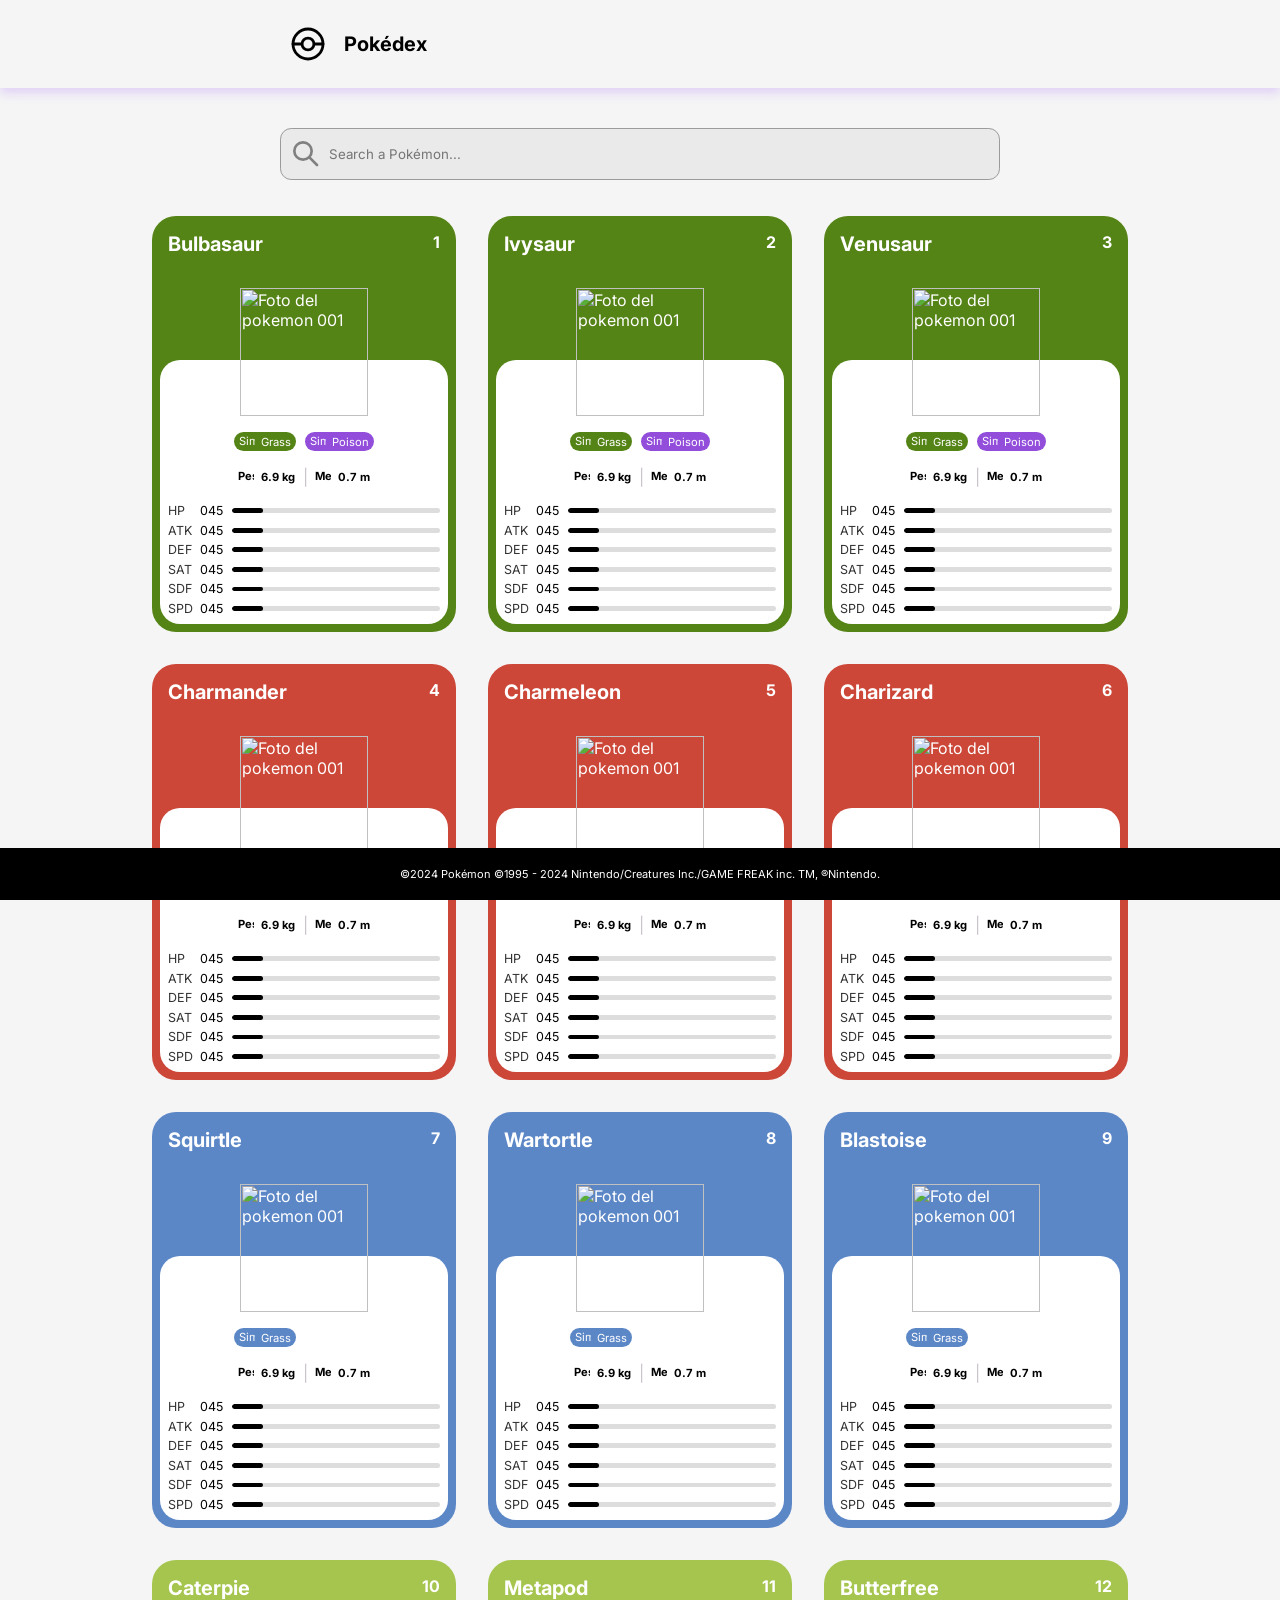
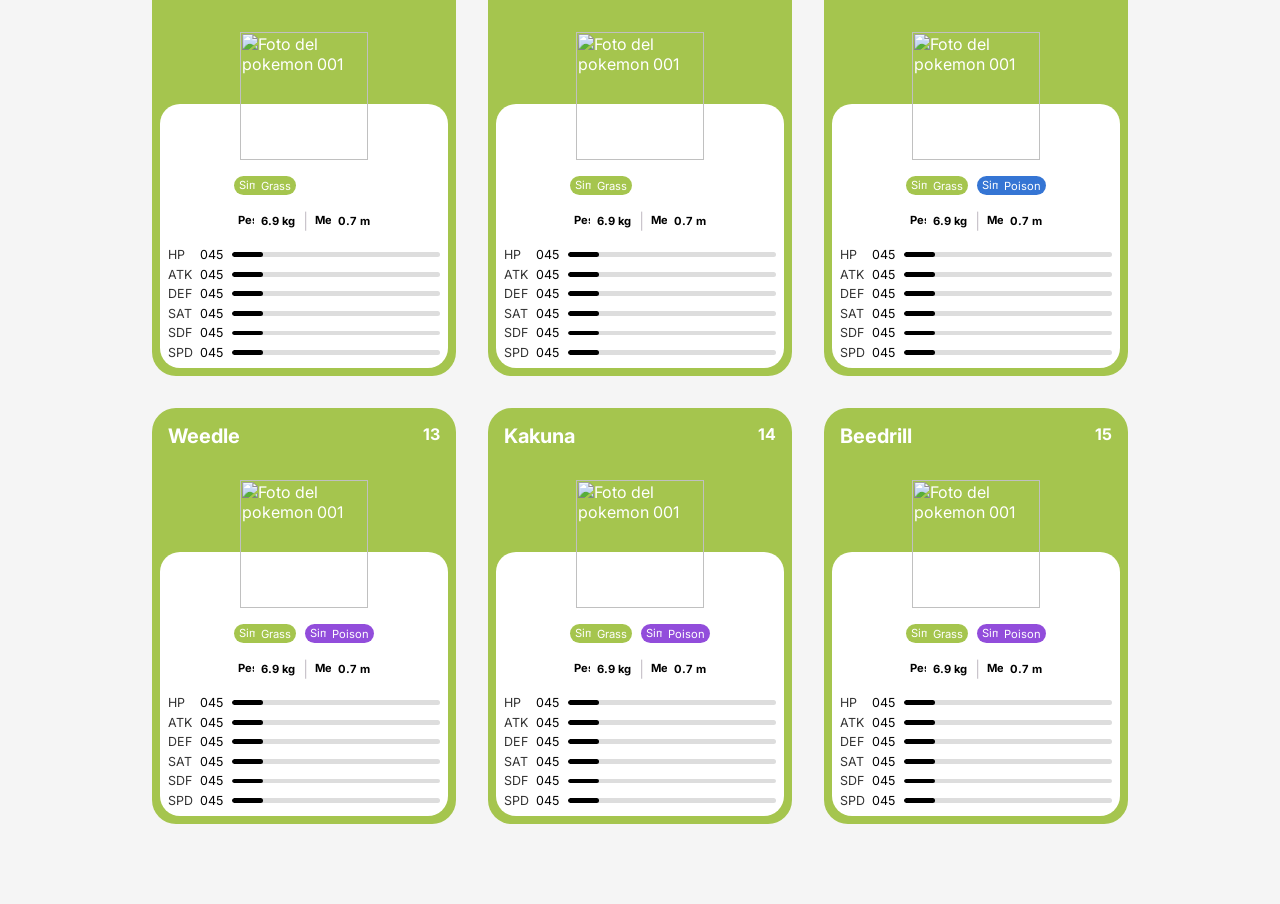
==== commit dc07bdea: "Esquema de js creado pero sin completar" ====
--- a/index.html
+++ b/index.html
@@ -3,7 +3,8 @@
         <meta charset="utf-8"/>
         <meta name="viewport" content="width=device-width"/>
         <title>Pokedex</title>
-        <link rel="stylesheet" href="style.css">
+        <link rel="stylesheet" href="css/style.css">
+        <script src="js/pokemon.js" defer></script>
     </head>
     <body>
         <header id="main-header">
@@ -18,457 +19,6 @@
                 <input type="text" name="buscador" placeholder="Search a Pokémon..." aria-label="Search a Pokemon"/>
             </form>
             <section id="tarjetas">
-                <div class="card grass">
-                    <header>
-                        <h2 class="nombre">Bulbasaur</h2>
-                        <p class="id">#001</p>
-                    </header>
-                    <img class="pokemon" src="imagenes\pokemons\Bulbasaur.png" alt="Foto del pokemon 001">
-                    <div class="card caracteristicas">
-                        <div class="elementos">
-                            <div class="elemento grass">
-                                <img class="icono" src="imagenes\iconos\grass.svg" alt="Simbolo hierva"/>
-                                <p>Grass</p>
-                            </div>
-                            <div class="elemento poison">
-                                <img class="icono" src="imagenes\iconos\poison.svg" alt="Simbolo hierva"/>
-                                <p>Poison</p>
-                            </div>
-                        </div>
-                        <div class="medidas">
-                            <div class="medida">
-                                <img class="icono" src="imagenes\iconos\bascula.svg" alt="Peso del pokemon"/>
-                                <p class="peso" aria-label="6,9 kilogramos">6.9 kg</p>
-                            </div>
-                            <p class="separador">|</p>
-                            <div class="medida">
-                                <img class="icono" src="imagenes\iconos\regla.svg" alt="Medida del pokemon"/>
-                                <p class="tamano" aria-label="0,7 metros">0.7 m</p>
-                            </div>
-                        </div>
-                        <section class="habilidades">
-                            <section class="hp">
-                                <p class="caracteristica" aria-label="Health">HP</p>
-                                <p class="nivel" aria-label="45 sobre 255">045</p>
-                                <div class="barra" aria-hidden="true">
-                                    <div class="relleno"></div>
-                                </div>
-                            </section>
-                            <section class="atk">
-                                <p class="caracteristica" aria-label="Attack">ATK</p>
-                                <p class="nivel" aria-label="45 sobre 255">045</p>
-                                <div class="barra" aria-hidden="true">
-                                    <div class="relleno"></div>
-                                </div>
-                            </section>
-                            <section class="def">
-                                <p class="caracteristica" aria-label="Defense">DEF</p>
-                                <p class="nivel" aria-label="45 sobre 255">045</p>
-                                <div class="barra" aria-hidden="true">
-                                    <div class="relleno"></div>
-                                </div>
-                            </section>
-                            <section class="sat">
-                                <p class="caracteristica" aria-label="Special attack">SAT</p>
-                                <p class="nivel" aria-label="45 sobre 255">045</p>
-                                <div class="barra" aria-hidden="true">
-                                    <div class="relleno"></div>
-                                </div>
-                            </section>
-                            <section class="sdf">
-                                <p class="caracteristica" aria-label="Special defense">SDF</p>
-                                <p class="nivel" aria-label="45 sobre 255">045</p>
-                                <div class="barra" aria-hidden="true">
-                                    <div class="relleno"></div>
-                                </div>
-                            </section>
-                            <section class="spd">
-                                <p class="caracteristica" aria-label="Speed">SPD</p>
-                                <p class="nivel" aria-label="45 sobre 255">045</p>
-                                <div class="barra" aria-hidden="true">
-                                    <div class="relleno"></div>
-                                </div>
-                            </section>
-                        </section>
-                    </div>
-                </div>   
-                <div class="card grass">
-                    <header>
-                        <h2 class="nombre">Ivysaur</h2>
-                        <p class="id">#002</p>
-                    </header>
-                    <img class="pokemon" src="imagenes\pokemons\Ivysaur.png" alt="Foto del pokemon 002">
-                    <div class="card caracteristicas">
-                        <div class="elementos">
-                            <div class="elemento grass">
-                                <img class="icono" src="imagenes\iconos\grass.svg" alt="Simbolo hierva"/>
-                                <p>Grass</p>
-                            </div>
-                            <div class="elemento poison">
-                                <img class="icono" src="imagenes\iconos\poison.svg" alt="Simbolo hierva"/>
-                                <p>Poison</p>
-                            </div>
-                        </div>
-                        <div class="medidas">
-                            <div class="medida">
-                                <img class="icono" src="imagenes\iconos\bascula.svg" alt="Peso del pokemon"/>
-                                <p class="peso" aria-label="17 kilogramos">17 kg</p>
-                            </div>
-                            <p class="separador">|</p>
-                            <div class="medida">
-                                <img class="icono" src="imagenes\iconos\regla.svg" alt="Medida del pokemon"/>
-                                <p class="tamano" aria-label="1 metro">1 m</p>
-                            </div>
-                        </div>
-                        <section class="habilidades">
-                            <section class="hp">
-                                <p class="caracteristica" aria-label="Health">HP</p>
-                                <p class="nivel" aria-label="45 sobre 255">045</p>
-                                <div class="barra" aria-hidden="true">
-                                    <div class="relleno"></div>
-                                </div>
-                            </section>
-                            <section class="atk">
-                                <p class="caracteristica" aria-label="Attack">ATK</p>
-                                <p class="nivel" aria-label="45 sobre 255">045</p>
-                                <div class="barra" aria-hidden="true">
-                                    <div class="relleno"></div>
-                                </div>
-                            </section>
-                            <section class="def">
-                                <p class="caracteristica" aria-label="Defense">DEF</p>
-                                <p class="nivel" aria-label="45 sobre 255">045</p>
-                                <div class="barra" aria-hidden="true">
-                                    <div class="relleno"></div>
-                                </div>
-                            </section>
-                            <section class="sat">
-                                <p class="caracteristica" aria-label="Special attack">SAT</p>
-                                <p class="nivel" aria-label="45 sobre 255">045</p>
-                                <div class="barra" aria-hidden="true">
-                                    <div class="relleno"></div>
-                                </div>
-                            </section>
-                            <section class="sdf">
-                                <p class="caracteristica" aria-label="Special defense">SDF</p>
-                                <p class="nivel" aria-label="45 sobre 255">045</p>
-                                <div class="barra" aria-hidden="true">
-                                    <div class="relleno"></div>
-                                </div>
-                            </section>
-                            <section class="spd">
-                                <p class="caracteristica" aria-label="Speed">SPD</p>
-                                <p class="nivel" aria-label="45 sobre 255">045</p>
-                                <div class="barra" aria-hidden="true">
-                                    <div class="relleno"></div>
-                                </div>
-                            </section>
-                        </section>
-                    </div>
-                </div>  
-                <div class="card grass">
-                    <header>
-                        <h2 class="nombre">Venusaur</h2>
-                        <p class="id">#003</p>
-                    </header>
-                    <img class="pokemon" src="imagenes\pokemons\Venusaur.png" alt="Foto del pokemon 003">
-                    <div class="card caracteristicas">
-                        <div class="elementos">
-                            <div class="elemento grass">
-                                <img class="icono" src="imagenes\iconos\grass.svg" alt="Simbolo hierva"/>
-                                <p>Grass</p>
-                            </div>
-                            <div class="elemento poison">
-                                <img class="icono" src="imagenes\iconos\poison.svg" alt="Simbolo hierva"/>
-                                <p>Poison</p>
-                            </div>
-                        </div>
-                        <div class="medidas">
-                            <div class="medida">
-                                <img class="icono" src="imagenes\iconos\bascula.svg" alt="Peso del pokemon"/>
-                                <p class="peso" aria-label="100 kilogramos">100 kg</p>
-                            </div>
-                            <p class="separador">|</p>
-                            <div class="medida">
-                                <img class="icono" src="imagenes\iconos\regla.svg" alt="Medida del pokemon"/>
-                                <p class="tamano" aria-label="2 metros">2 m</p>
-                            </div>
-                        </div>
-                        <section class="habilidades">
-                            <section class="hp">
-                                <p class="caracteristica" aria-label="Health">HP</p>
-                                <p class="nivel" aria-label="45 sobre 255">045</p>
-                                <div class="barra" aria-hidden="true">
-                                    <div class="relleno"></div>
-                                </div>
-                            </section>
-                            <section class="atk">
-                                <p class="caracteristica" aria-label="Attack">ATK</p>
-                                <p class="nivel" aria-label="45 sobre 255">045</p>
-                                <div class="barra" aria-hidden="true">
-                                    <div class="relleno"></div>
-                                </div>
-                            </section>
-                            <section class="def">
-                                <p class="caracteristica" aria-label="Defense">DEF</p>
-                                <p class="nivel" aria-label="45 sobre 255">045</p>
-                                <div class="barra" aria-hidden="true">
-                                    <div class="relleno"></div>
-                                </div>
-                            </section>
-                            <section class="sat">
-                                <p class="caracteristica" aria-label="Special attack">SAT</p>
-                                <p class="nivel" aria-label="45 sobre 255">045</p>
-                                <div class="barra" aria-hidden="true">
-                                    <div class="relleno"></div>
-                                </div>
-                            </section>
-                            <section class="sdf">
-                                <p class="caracteristica" aria-label="Special defense">SDF</p>
-                                <p class="nivel" aria-label="45 sobre 255">045</p>
-                                <div class="barra" aria-hidden="true">
-                                    <div class="relleno"></div>
-                                </div>
-                            </section>
-                            <section class="spd">
-                                <p class="caracteristica" aria-label="Speed">SPD</p>
-                                <p class="nivel" aria-label="45 sobre 255">045</p>
-                                <div class="barra" aria-hidden="true">
-                                    <div class="relleno"></div>
-                                </div>
-                            </section>
-                        </section>
-                    </div>
-                </div>
-                <div class="card fire">
-                    <header>
-                        <h2 class="nombre">Charmander</h2>
-                        <p class="id">#004</p>
-                    </header>
-                    <img class="pokemon" src="imagenes\pokemons\Charmander.png" alt="Foto del pokemon 004">
-                    <div class="card caracteristicas">
-                        <div class="elementos">
-                            <div class="elemento fire">
-                                <img class="icono" src="imagenes\iconos\fire.svg" alt="Simbolo fuego"/>
-                                <p>Fire</p>
-                            </div>
-                        </div>
-                        <div class="medidas">
-                            <div class="medida">
-                                <img class="icono" src="imagenes\iconos\bascula.svg" alt="Peso del pokemon"/>
-                                <p class="peso" aria-label="8,5 kilogramos">8.5 kg</p>
-                            </div>
-                            <p class="separador">|</p>
-                            <div class="medida">
-                                <img class="icono" src="imagenes\iconos\regla.svg" alt="Medida del pokemon"/>
-                                <p class="tamano" aria-label="0,6 metros">0.6 m</p>
-                            </div>
-                        </div>
-                        <section class="habilidades">
-                            <section class="hp">
-                                <p class="caracteristica" aria-label="Health">HP</p>
-                                <p class="nivel" aria-label="45 sobre 255">045</p>
-                                <div class="barra" aria-hidden="true">
-                                    <div class="relleno"></div>
-                                </div>
-                            </section>
-                            <section class="atk">
-                                <p class="caracteristica" aria-label="Attack">ATK</p>
-                                <p class="nivel" aria-label="45 sobre 255">045</p>
-                                <div class="barra" aria-hidden="true">
-                                    <div class="relleno"></div>
-                                </div>
-                            </section>
-                            <section class="def">
-                                <p class="caracteristica" aria-label="Defense">DEF</p>
-                                <p class="nivel" aria-label="45 sobre 255">045</p>
-                                <div class="barra" aria-hidden="true">
-                                    <div class="relleno"></div>
-                                </div>
-                            </section>
-                            <section class="sat">
-                                <p class="caracteristica" aria-label="Special attack">SAT</p>
-                                <p class="nivel" aria-label="45 sobre 255">045</p>
-                                <div class="barra" aria-hidden="true">
-                                    <div class="relleno"></div>
-                                </div>
-                            </section>
-                            <section class="sdf">
-                                <p class="caracteristica" aria-label="Special defense">SDF</p>
-                                <p class="nivel" aria-label="45 sobre 255">045</p>
-                                <div class="barra" aria-hidden="true">
-                                    <div class="relleno"></div>
-                                </div>
-                            </section>
-                            <section class="spd">
-                                <p class="caracteristica" aria-label="Speed">SPD</p>
-                                <p class="nivel" aria-label="45 sobre 255">045</p>
-                                <div class="barra" aria-hidden="true">
-                                    <div class="relleno"></div>
-                                </div>
-                            </section>
-                        </section>
-                    </div>
-                </div>
-                <div class="card fire">
-                    <header>
-                        <h2 class="nombre">Charmeleon</h2>
-                        <p class="id">#005</p>
-                    </header>
-                    <img class="pokemon" src="imagenes\pokemons\Charmeleon.png" alt="Foto del pokemon 005">
-                    <div class="card caracteristicas">
-                        <div class="elementos">
-                            <div class="elemento fire">
-                                <img class="icono" src="imagenes\iconos\fire.svg" alt="Simbolo fuego"/>
-                                <p>Fire</p>
-                            </div>
-                        </div>
-                        <div class="medidas">
-                            <div class="medida">
-                                <img class="icono" src="imagenes\iconos\bascula.svg" alt="Peso del pokemon"/>
-                                <p class="peso" aria-label="19 kilogramos">19 kg</p>
-                            </div>
-                            <p class="separador">|</p>
-                            <div class="medida">
-                                <img class="icono" src="imagenes\iconos\regla.svg" alt="Medida del pokemon"/>
-                                <p class="tamano" aria-label="1,1 metros">1.1 m</p>
-                            </div>
-                        </div>
-                        <section class="habilidades">
-                            <section class="hp">
-                                <p class="caracteristica" aria-label="Health">HP</p>
-                                <p class="nivel" aria-label="45 sobre 255">045</p>
-                                <div class="barra" aria-hidden="true">
-                                    <div class="relleno"></div>
-                                </div>
-                            </section>
-                            <section class="atk">
-                                <p class="caracteristica" aria-label="Attack">ATK</p>
-                                <p class="nivel" aria-label="45 sobre 255">045</p>
-                                <div class="barra" aria-hidden="true">
-                                    <div class="relleno"></div>
-                                </div>
-                            </section>
-                            <section class="def">
-                                <p class="caracteristica" aria-label="Defense">DEF</p>
-                                <p class="nivel" aria-label="45 sobre 255">045</p>
-                                <div class="barra" aria-hidden="true">
-                                    <div class="relleno"></div>
-                                </div>
-                            </section>
-                            <section class="sat">
-                                <p class="caracteristica" aria-label="Special attack">SAT</p>
-                                <p class="nivel" aria-label="45 sobre 255">045</p>
-                                <div class="barra" aria-hidden="true">
-                                    <div class="relleno"></div>
-                                </div>
-                            </section>
-                            <section class="sdf">
-                                <p class="caracteristica" aria-label="Special defense">SDF</p>
-                                <p class="nivel" aria-label="45 sobre 255">045</p>
-                                <div class="barra" aria-hidden="true">
-                                    <div class="relleno"></div>
-                                </div>
-                            </section>
-                            <section class="spd">
-                                <p class="caracteristica" aria-label="Speed">SPD</p>
-                                <p class="nivel" aria-label="45 sobre 255">045</p>
-                                <div class="barra" aria-hidden="true">
-                                    <div class="relleno"></div>
-                                </div>
-                            </section>
-                        </section>
-                    </div>
-                </div>
-                <div class="card fire">
-                    <header>
-                        <h2 class="nombre">Charizard</h2>
-                        <p class="id">#006</p>
-                    </header>
-                    <img class="pokemon" src="imagenes\pokemons\Charizard.png" alt="Foto del pokemon 006">
-                    <div class="card caracteristicas">
-                        <div class="elementos">
-                            <div class="elemento fire">
-                                <img class="icono" src="imagenes\iconos\fire.svg" alt="Simbolo fuego"/>
-                                <p>Fire</p>
-                            </div>
-                            <div class="elemento flying">
-                                <img class="icono" src="imagenes\iconos\flying.svg" alt="Simbolo volar"/>
-                                <p>Flying</p>
-                            </div>
-                        </div>
-                        <div class="medidas">
-                            <div class="medida">
-                                <img class="icono" src="imagenes\iconos\bascula.svg" alt="Peso del pokemon"/>
-                                <p class="peso" aria-label="90,5 kilogramos">90.5 kg</p>
-                            </div>
-                            <p class="separador">|</p>
-                            <div class="medida">
-                                <img class="icono" src="imagenes\iconos\regla.svg" alt="Medida del pokemon"/>
-                                <p class="tamano" aria-label="1,7 metros">1.7 m</p>
-                            </div>
-                        </div>
-                        <section class="habilidades">
-                            <section class="hp">
-                                <p class="caracteristica" aria-label="Health">HP</p>
-                                <p class="nivel" aria-label="45 sobre 255">045</p>
-                                <div class="barra" aria-hidden="true">
-                                    <div class="relleno"></div>
-                                </div>
-                            </section>
-                            <section class="atk">
-                                <p class="caracteristica" aria-label="Attack">ATK</p>
-                                <p class="nivel" aria-label="45 sobre 255">045</p>
-                                <div class="barra" aria-hidden="true">
-                                    <div class="relleno"></div>
-                                </div>
-                            </section>
-                            <section class="def">
-                                <p class="caracteristica" aria-label="Defense">DEF</p>
-                                <p class="nivel" aria-label="45 sobre 255">045</p>
-                                <div class="barra" aria-hidden="true">
-                                    <div class="relleno"></div>
-                                </div>
-                            </section>
-                            <section class="sat">
-                                <p class="caracteristica" aria-label="Special attack">SAT</p>
-                                <p class="nivel" aria-label="45 sobre 255">045</p>
-                                <div class="barra" aria-hidden="true">
-                                    <div class="relleno"></div>
-                                </div>
-                            </section>
-                            <section class="sdf">
-                                <p class="caracteristica" aria-label="Special defense">SDF</p>
-                                <p class="nivel" aria-label="45 sobre 255">045</p>
-                                <div class="barra" aria-hidden="true">
-                                    <div class="relleno"></div>
-                                </div>
-                            </section>
-                            <section class="spd">
-                                <p class="caracteristica" aria-label="Speed">SPD</p>
-                                <p class="nivel" aria-label="45 sobre 255">045</p>
-                                <div class="barra" aria-hidden="true">
-                                    <div class="relleno"></div>
-                                </div>
-                            </section>
-                        </section>
-                    </div>
-                </div>    
-                <div class="card cargando">
-                    <div class="card interior">
-                        <img src="imagenes\iconos\cargando.svg" alt="Cargando carta">
-                    </div>
-                </div>
-                <div class="card cargando">
-                    <div class="card interior">
-                        <img src="imagenes\iconos\cargando.svg" alt="Cargando carta">
-                    </div>
-                </div>
-                <div class="card cargando">
-                    <div class="card interior">
-                        <img src="imagenes\iconos\cargando.svg" alt="Cargando carta">
-                    </div>
-                </div>               
             </section>
         </section>
         <footer>
--- a/css/style.css
+++ b/css/style.css
@@ -0,0 +1,368 @@
+@import url('https://fonts.googleapis.com/css2?family=Inter:wght@400;600;700;800&display=swap');
+@import url('./variables.css');
+
+* {
+    box-sizing: border-box;
+    margin: 0;
+    padding: 0;
+    font-family: 'Inter', sans-serif;
+}
+
+html,
+body {
+    width: 100%;
+    min-height: 100%;
+}
+
+.electric{
+    background-color: var(--color-electrico);
+}
+
+.fighting{
+    background-color: var(--color-lucha);
+}
+
+.bug{
+    background-color: var(--color-bicho);
+}
+
+.dark{
+    background-color: var(--color-oscuro);
+}
+
+.ghost{
+    background-color: var(--color-fantasma);
+}
+
+.fairy{
+    background-color: var(--color-hada);
+}
+
+.rock{
+    background-color: var(--color-roca);
+}
+
+.normal{
+    background-color: var(--color-normal);
+}
+
+.psychic{
+    background-color: var(--color-psiquico);
+}
+
+.steel{
+    background-color: var(--color-acero);
+}
+
+.grass{
+    background-color: var(--color-planta);
+}
+
+.ground{
+    background-color: var(--color-tierra);
+}
+
+.ice{
+    background-color: var(--color-hielo);
+}
+
+.fire{
+    background-color: var(--color-fuego);
+}
+
+.poison{
+    background-color: var(--color-veneno);
+}
+
+.water{
+    background-color: var(--color-agua);
+}
+
+.flying{
+    background-color: var(--color-volador);
+}
+
+.dragon{
+    background-color: var(--color-dragon);
+}
+
+body {
+    min-height: 100vh;
+    display: flex;
+    flex-direction: column;
+    background-color: var(--color-background);
+    
+}
+
+#main-header {
+    display:flex;
+    justify-content: space-between;
+    padding: 1.5rem;
+    box-shadow: 0 5px 10px var(--color-sombra);
+    background-color: var(--color-background);
+}
+
+#logo{
+    display: flex;
+    align-items: center;
+}
+
+#logo > img {
+    width: 2.5rem;
+    height: 2.5rem;
+}
+
+#logo > h1 {
+    margin-left: 1rem;
+    font-size: 1.25rem;
+}
+
+#principal{
+    display: flex;
+    flex-direction: column;
+    padding: 1rem;
+    padding-top: 2.5rem;
+    padding-bottom: 5rem;
+    justify-content: center;
+    align-items: center;
+}
+
+form{
+    position: relative;
+
+    width: 100%;
+    max-width: 720px;
+}
+
+input {
+    padding:1rem;
+    padding-left: 3rem;
+    border-radius: 0.7rem;
+    background-color: var(--color-input-backround);
+    border: 1px solid var(--color-input-border);
+    width: 100%;
+    
+    margin-bottom: 2.25rem;
+    height: 3.25rem;
+}
+
+#lupa{
+    position: absolute;
+    
+    margin:0.55rem;
+    width: 2rem;
+    z-index: 1;
+}
+
+#lupa:hover{
+    cursor: pointer;
+}
+
+footer {
+    position:fixed;
+    bottom:0;
+    background-color: var(--color-black);
+    color: var(--color-background-secundario);
+    padding: 1.2rem;
+    font-size: 11px;
+    width: 100%;
+    text-align: center;
+    z-index: 3;
+}
+
+.pokemon{
+    width: 8rem;
+    position: absolute;
+    bottom:calc(50% + 0.5rem);
+    left:calc(50% - 4rem);
+    z-index: 2;
+}
+
+.icono{
+    width: 1rem;
+}
+
+.id{
+    font-weight: bold;
+}
+#tarjetas{
+    display: flex;
+    justify-content: center;
+    align-items: center;
+    flex-direction: column;
+    width: 100%;
+    gap:2rem;
+}
+
+.card{
+    position: relative;
+    color:var(--color-background-secundario);
+    max-width: 28rem;
+    min-width: 15rem;
+    width: 100%;
+    border-radius: 1.5rem;
+    height: 26rem;
+    padding:0.5rem;
+
+    display: flex;
+    flex-direction: column;
+}
+
+.card > header{
+    padding:0.5rem;
+    padding-top:0.5rem;
+    display: flex;
+    justify-content: space-between;
+    margin-bottom: 6rem;
+}
+
+.caracteristicas{
+    padding-top: 4rem;
+    color:var(--color-black);
+    background-color: var(--color-background-secundario);
+    height: 100%;
+    z-index: 1;
+    min-width: calc(15rem - 1rem);
+    border-radius: 1.25rem;
+}
+
+.nombre{
+    font-size: 1.25rem;
+}
+
+.elementos{
+    margin:0.5rem;
+    display: flex;
+    justify-content: center;
+    align-items: center;
+    color: var(--color-background-secundario);
+}
+
+.elemento{
+    padding:0.1rem;
+    font-size: 0.7rem;
+    display: flex;
+    align-items: center;
+    border-radius: 1rem;
+    margin-left: 0.3rem;
+    margin-right: 0.3rem;
+}
+
+.medidas{
+    margin:0.5rem;
+    display: flex;
+    justify-content: center;
+    align-items: center;
+}
+
+.medida{
+    color: var(--color-black);
+    display: flex;
+    font-size: 0.7rem;
+    margin-left: 0.3rem;
+    margin-right: 0.3rem;
+    align-items: center;
+    font-weight: bold;
+}
+
+.elemento > *, .medida > *{
+    margin-left:0.2rem;
+    margin-right:0.2rem;
+}
+
+.habilidades{
+    height: 100%;
+    display: flex;
+    flex-direction:column;
+    justify-content: space-between;
+    padding-top: 0.5rem;
+}
+
+.habilidades > *{
+    display: grid;
+    grid-template-columns: 2rem 2rem 1fr;
+    align-items: center;
+}
+
+.caracteristica{
+    opacity: 80%;
+    font-size: 0.78rem;
+}
+
+.nivel{
+    font-size: 0.78rem;
+}
+
+.barra {
+    width: 100%;
+    height: 0.3rem;
+    background-color: var(--color-background-barra);
+    border-radius: 10px;
+    overflow: hidden;
+}
+
+.relleno {
+    width: 15%;
+    height: 100%;
+    background-color: var(--color-black);
+    border-radius: 10px;
+}
+
+.cargando{
+    box-shadow: 0 5px 10px var(--color-sombra);
+    background-color: var(--color-background-secundario);
+}
+
+.interior{
+    background-color: var(--color-background-cargando);
+    border-radius: 1.25rem;
+
+    display: flex;
+    align-items: center;
+    justify-content: center;
+}
+
+.interior > img {
+    width: 10rem;
+}
+
+.separador{
+    color: #cac5cc;
+}
+
+.card:not(.caracteristicas):not(.interior):hover{
+    transform: scale(1.05);
+    cursor:pointer;
+    box-shadow: 0 10px 10px var(--color-sombra);
+}
+
+@media (min-width: 1024px) {
+
+    input, form{
+        min-width: 720px;
+    }
+
+    .card{
+        min-width: 19rem;
+    }
+
+    .caracteristicas, .interior{
+        min-width: calc(19rem - 1rem);
+    }
+
+    #main-header , #principal{
+        padding-right:18rem;
+        padding-left:18rem;
+    }
+
+    /* #principal{
+        margin-left: 26rem;
+        margin-right: 26rem;
+    } */
+
+    #tarjetas{
+        display: grid;
+        gap:2rem;
+        grid-template-columns: 1fr 1fr 1fr;
+    }
+}
